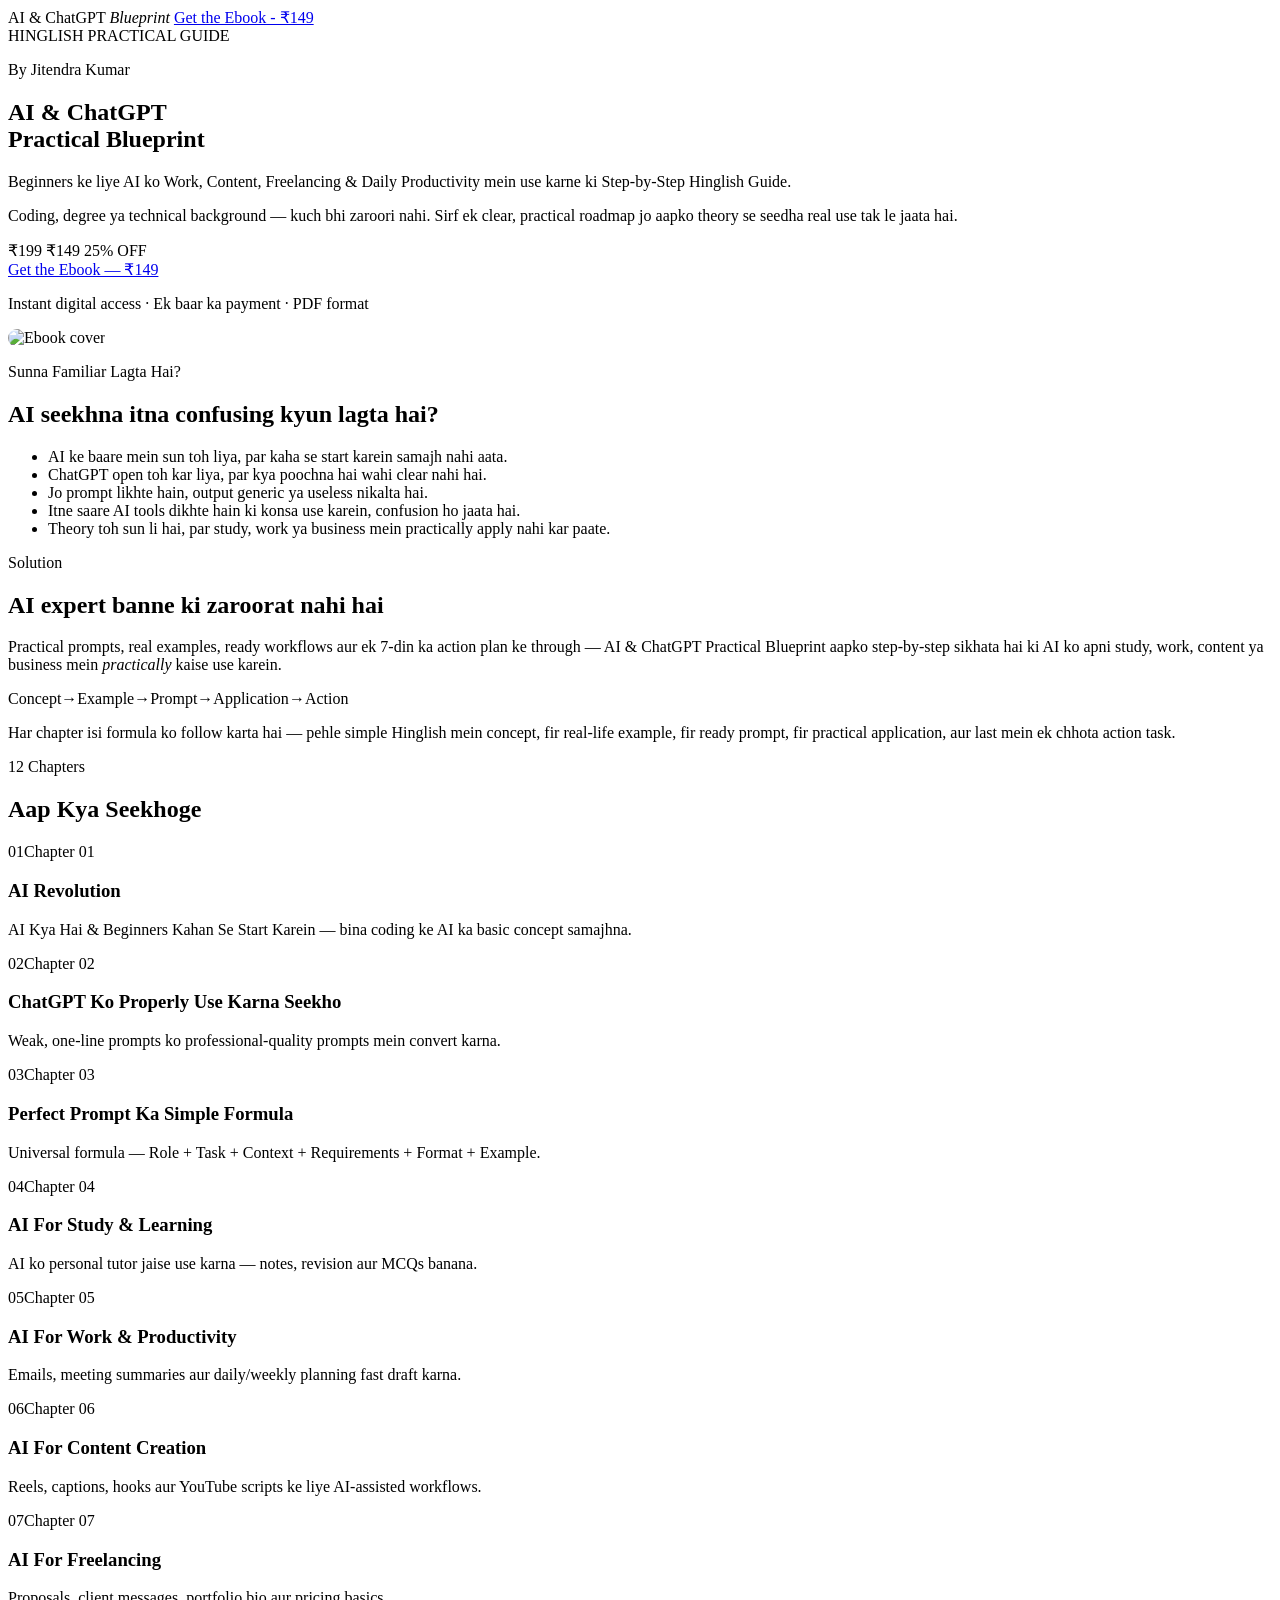
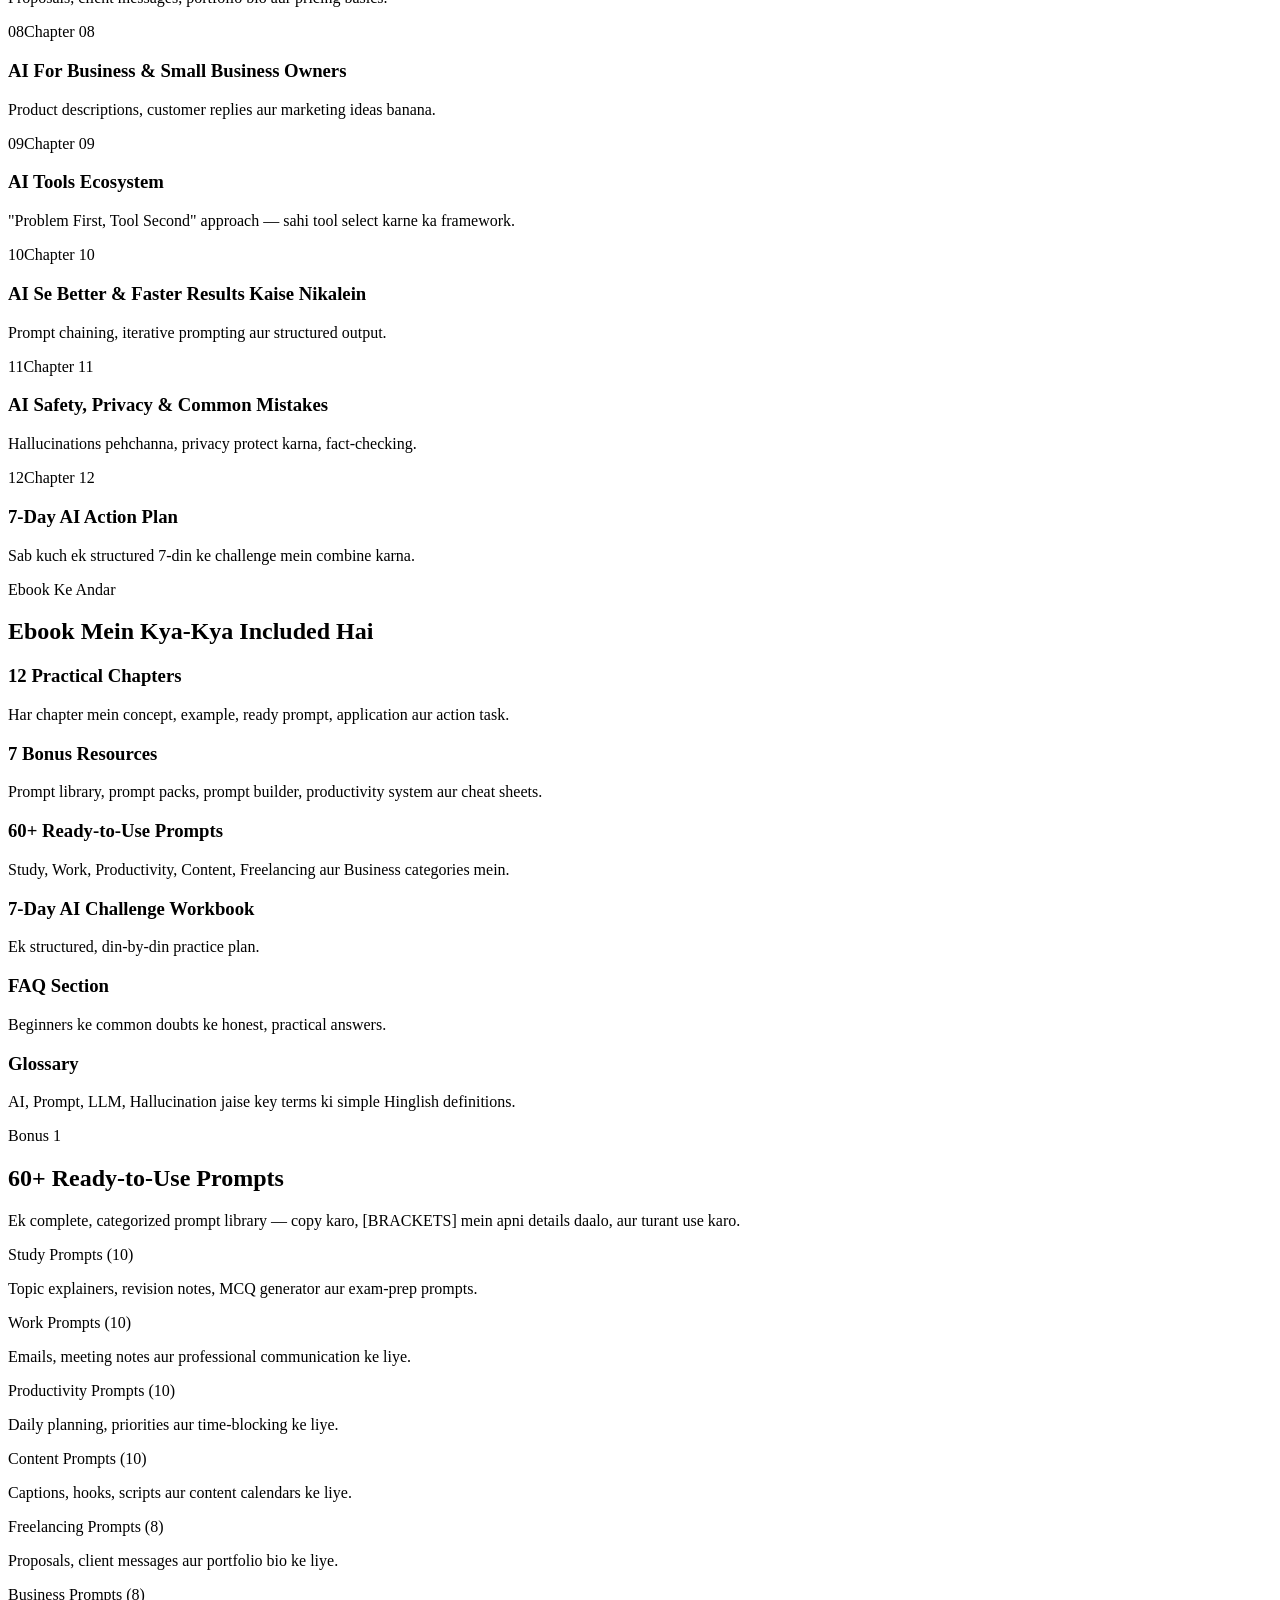
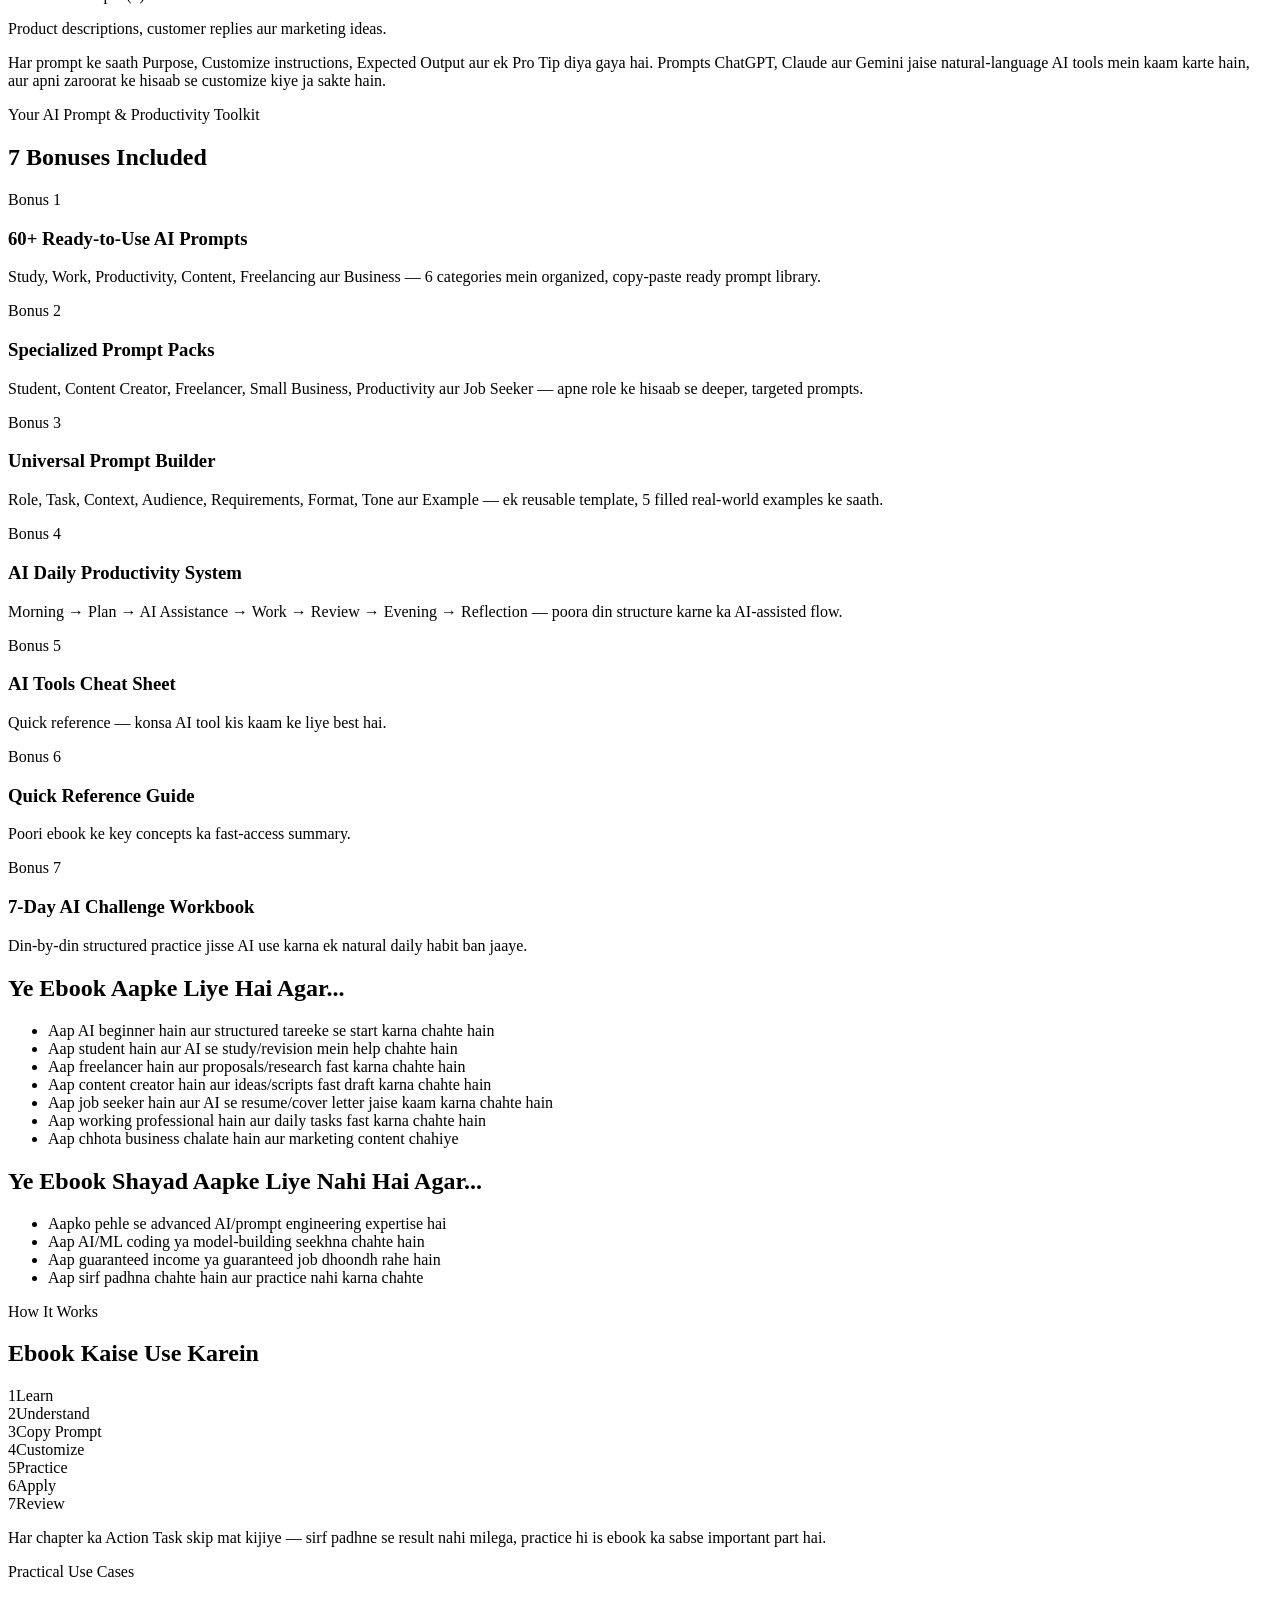
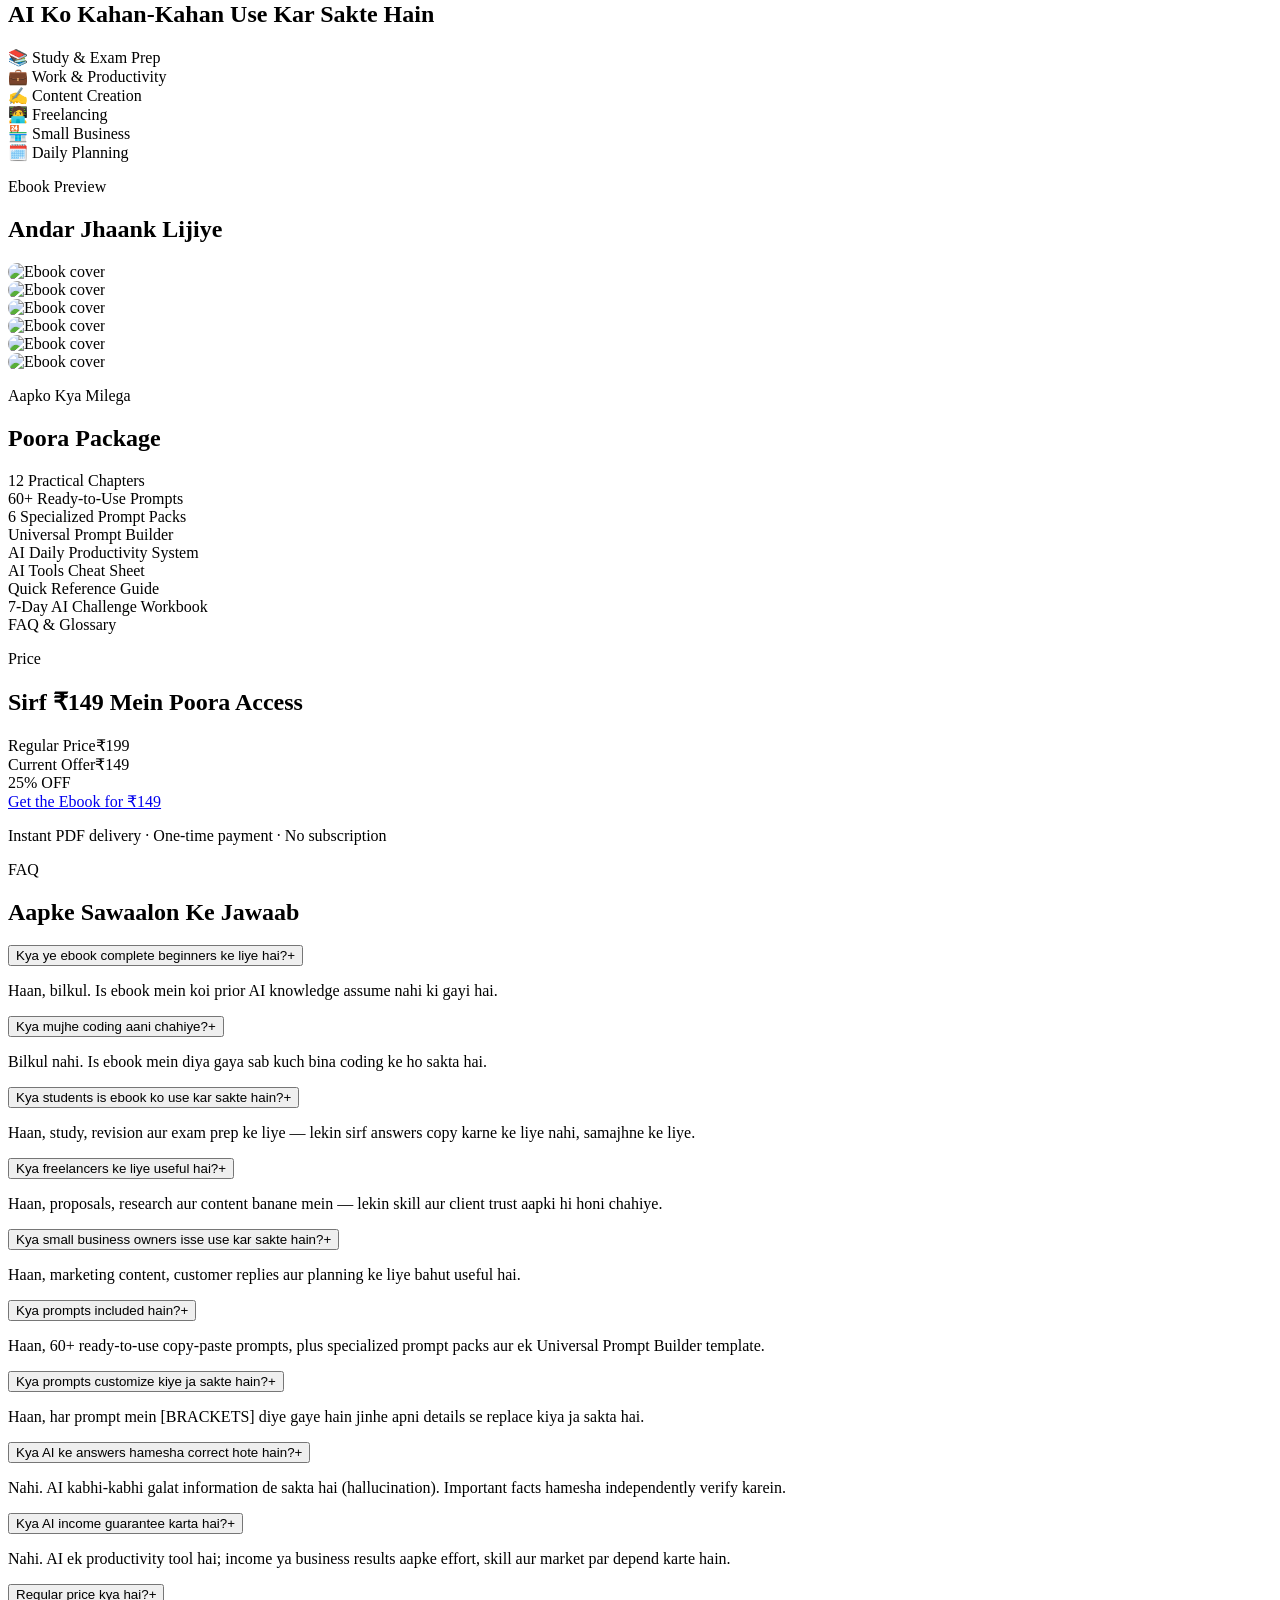
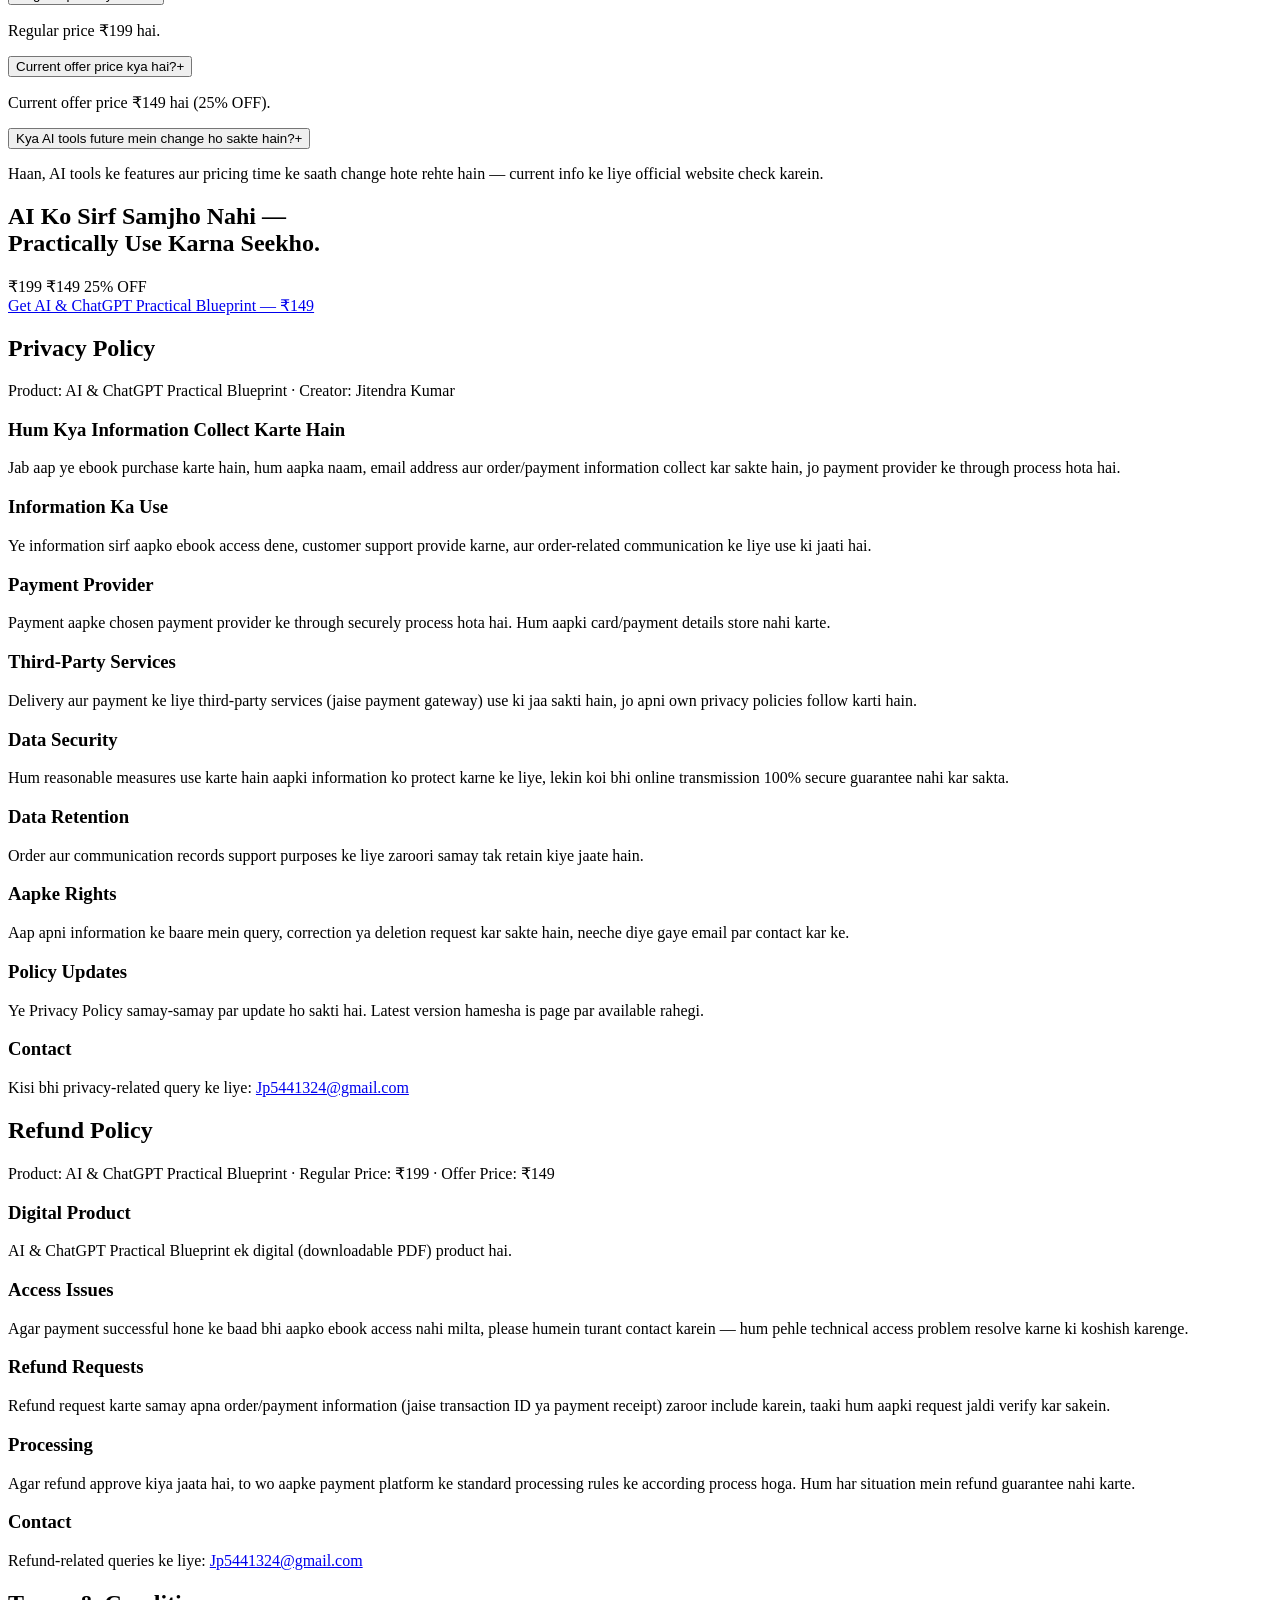
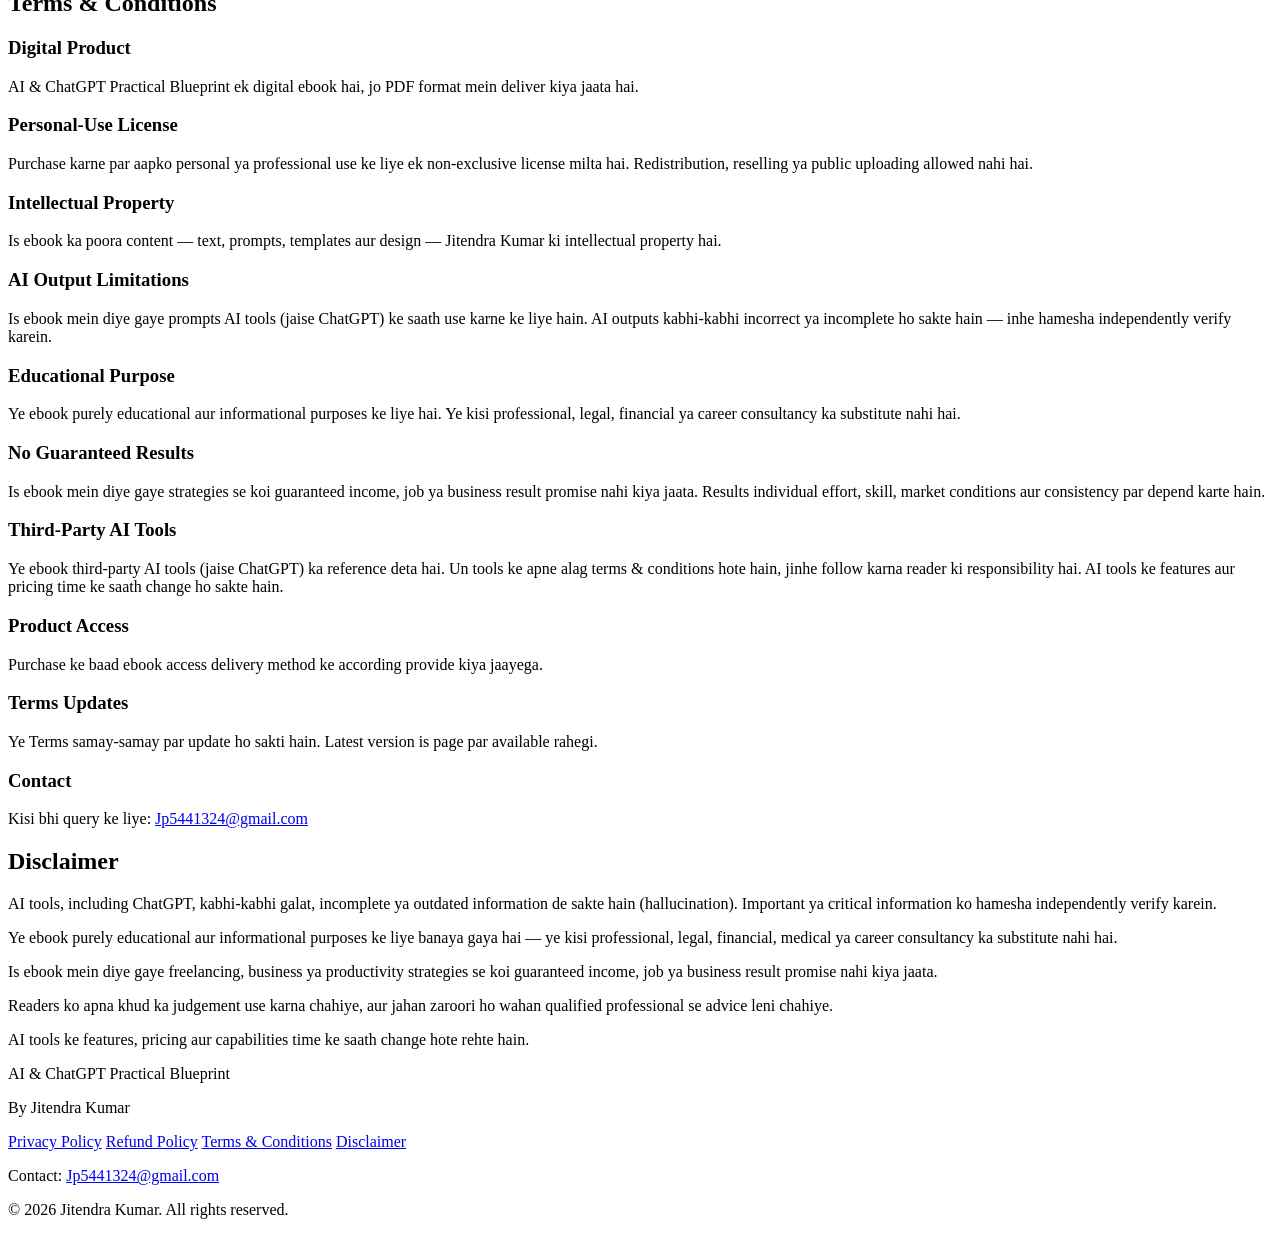
==== index.html @ 0c545aa5 "Update index.html" ====
<!DOCTYPE html>
<html lang="hi-IN">
<head> 
<body>

<!-- ============ NAV ============ -->
<header class="site-header">
  <div class="wrap header-inner">
    <span class="brand">AI &amp; ChatGPT <em>Blueprint</em></span>
    <a href="#price" class="nav-cta">Get the Ebook - ₹149</a>
  </div>
</header>

<!-- ============ 1. HERO ============ -->
<section class="hero">
  <div class="wrap hero-grid">
    <div class="hero-copy">
      <span class="hero-pill">HINGLISH PRACTICAL GUIDE</span>
      <p class="eyebrow">By Jitendra Kumar</p>
      <h1>AI &amp; <span class="blue-text">ChatGPT</span><br>Practical Blueprint</h1>
      <p class="hero-sub">Beginners ke liye AI ko Work, Content, Freelancing &amp; Daily Productivity mein use karne ki Step-by-Step Hinglish Guide.</p>

      <p class="hero-line">Coding, degree ya technical background — kuch bhi zaroori nahi. Sirf ek clear, practical roadmap jo aapko theory se seedha real use tak le jaata hai.</p>

      <div class="hero-price">
        <span class="price-old">₹199</span>
        <span class="price-new">₹149</span>
        <span class="price-badge">25% OFF</span>
      </div>

      <a href="https://rzp.io/rzp/fFbwGtOv" class="btn-primary">Get the Ebook — ₹149</a>
      <p class="hero-micro">Instant digital access · Ek baar ka payment · PDF format</p>
    </div>

    <div class="hero-card" aria-hidden="true">
     <div class="cover-frame">
        <img src="https://files.catbox.moe/qe0qg4.png" alt="Ebook cover" style="width:100%;height:100%;object-fit:cover;border-radius:12px;">
      </div>
      </div>
  </div>
</section>

<!-- ============ 2. PROBLEM ============ -->
<section class="section" id="problem">
  <div class="wrap narrow">
    <p class="eyebrow">Sunna Familiar Lagta Hai?</p>
    <h2>AI seekhna itna confusing kyun lagta hai?</h2>
    <ul class="problem-list">
      <li>AI ke baare mein sun toh liya, par kaha se start karein samajh nahi aata.</li>
      <li>ChatGPT open toh kar liya, par kya poochna hai wahi clear nahi hai.</li>
      <li>Jo prompt likhte hain, output generic ya useless nikalta hai.</li>
      <li>Itne saare AI tools dikhte hain ki konsa use karein, confusion ho jaata hai.</li>
      <li>Theory toh sun li hai, par study, work ya business mein practically apply nahi kar paate.</li>
    </ul>
  </div>
</section>

<!-- ============ 3. SOLUTION ============ -->
<section class="section section-dark" id="solution">
  <div class="wrap narrow">
    <p class="eyebrow eyebrow-light">Solution</p>
    <h2 class="light-heading">AI expert banne ki zaroorat nahi hai</h2>
    <p class="solution-copy">Practical prompts, real examples, ready workflows aur ek 7-din ka action plan ke through — AI &amp; ChatGPT Practical Blueprint aapko step-by-step sikhata hai ki AI ko apni study, work, content ya business mein <em>practically</em> kaise use karein.</p>
    <div class="formula-strip">
      <span>Concept</span><span class="arrow">→</span><span>Example</span><span class="arrow">→</span><span>Prompt</span><span class="arrow">→</span><span>Application</span><span class="arrow">→</span><span>Action</span>
    </div>
    <p class="solution-note">Har chapter isi formula ko follow karta hai — pehle simple Hinglish mein concept, fir real-life example, fir ready prompt, fir practical application, aur last mein ek chhota action task.</p>
  </div>
</section>

<!-- ============ 4. WHAT YOU WILL LEARN (CHAPTERS) ============ -->
<section class="section" id="learn">
  <div class="wrap">
    <p class="eyebrow">12 Chapters</p>
    <h2>Aap Kya Seekhoge</h2>
    <div class="chapter-grid">

      <div class="chapter-card"><span class="chapter-bignum">01</span><span class="chapter-label">Chapter 01</span><h3>AI Revolution</h3><span class="chapter-rule"></span><p>AI Kya Hai &amp; Beginners Kahan Se Start Karein — bina coding ke AI ka basic concept samajhna.</p></div>

      <div class="chapter-card"><span class="chapter-bignum">02</span><span class="chapter-label">Chapter 02</span><h3>ChatGPT Ko Properly Use Karna Seekho</h3><span class="chapter-rule"></span><p>Weak, one-line prompts ko professional-quality prompts mein convert karna.</p></div>

      <div class="chapter-card"><span class="chapter-bignum">03</span><span class="chapter-label">Chapter 03</span><h3>Perfect Prompt Ka Simple Formula</h3><span class="chapter-rule"></span><p>Universal formula — Role + Task + Context + Requirements + Format + Example.</p></div>

      <div class="chapter-card"><span class="chapter-bignum">04</span><span class="chapter-label">Chapter 04</span><h3>AI For Study &amp; Learning</h3><span class="chapter-rule"></span><p>AI ko personal tutor jaise use karna — notes, revision aur MCQs banana.</p></div>

      <div class="chapter-card"><span class="chapter-bignum">05</span><span class="chapter-label">Chapter 05</span><h3>AI For Work &amp; Productivity</h3><span class="chapter-rule"></span><p>Emails, meeting summaries aur daily/weekly planning fast draft karna.</p></div>

      <div class="chapter-card"><span class="chapter-bignum">06</span><span class="chapter-label">Chapter 06</span><h3>AI For Content Creation</h3><span class="chapter-rule"></span><p>Reels, captions, hooks aur YouTube scripts ke liye AI-assisted workflows.</p></div>

      <div class="chapter-card"><span class="chapter-bignum">07</span><span class="chapter-label">Chapter 07</span><h3>AI For Freelancing</h3><span class="chapter-rule"></span><p>Proposals, client messages, portfolio bio aur pricing basics.</p></div>

      <div class="chapter-card"><span class="chapter-bignum">08</span><span class="chapter-label">Chapter 08</span><h3>AI For Business &amp; Small Business Owners</h3><span class="chapter-rule"></span><p>Product descriptions, customer replies aur marketing ideas banana.</p></div>

      <div class="chapter-card"><span class="chapter-bignum">09</span><span class="chapter-label">Chapter 09</span><h3>AI Tools Ecosystem</h3><span class="chapter-rule"></span><p>"Problem First, Tool Second" approach — sahi tool select karne ka framework.</p></div>

      <div class="chapter-card"><span class="chapter-bignum">10</span><span class="chapter-label">Chapter 10</span><h3>AI Se Better &amp; Faster Results Kaise Nikalein</h3><span class="chapter-rule"></span><p>Prompt chaining, iterative prompting aur structured output.</p></div>

      <div class="chapter-card"><span class="chapter-bignum">11</span><span class="chapter-label">Chapter 11</span><h3>AI Safety, Privacy &amp; Common Mistakes</h3><span class="chapter-rule"></span><p>Hallucinations pehchanna, privacy protect karna, fact-checking.</p></div>

      <div class="chapter-card"><span class="chapter-bignum">12</span><span class="chapter-label">Chapter 12</span><h3>7-Day AI Action Plan</h3><span class="chapter-rule"></span><p>Sab kuch ek structured 7-din ke challenge mein combine karna.</p></div>

    </div>
  </div>
</section>

<!-- ============ 5. WHAT'S INSIDE ============ -->
<section class="section section-tint" id="inside">
  <div class="wrap">
    <p class="eyebrow">Ebook Ke Andar</p>
    <h2>Ebook Mein Kya-Kya Included Hai</h2>
    <div class="inside-grid">
      <div class="inside-card"><h3>12 Practical Chapters</h3><p>Har chapter mein concept, example, ready prompt, application aur action task.</p></div>
      <div class="inside-card"><h3>7 Bonus Resources</h3><p>Prompt library, prompt packs, prompt builder, productivity system aur cheat sheets.</p></div>
      <div class="inside-card"><h3>60+ Ready-to-Use Prompts</h3><p>Study, Work, Productivity, Content, Freelancing aur Business categories mein.</p></div>
      <div class="inside-card"><h3>7-Day AI Challenge Workbook</h3><p>Ek structured, din-by-din practice plan.</p></div>
      <div class="inside-card"><h3>FAQ Section</h3><p>Beginners ke common doubts ke honest, practical answers.</p></div>
      <div class="inside-card"><h3>Glossary</h3><p>AI, Prompt, LLM, Hallucination jaise key terms ki simple Hinglish definitions.</p></div>
    </div>
  </div>
</section>

<!-- ============ 6. PROMPT LIBRARY ============ -->
<section class="section" id="prompts">
  <div class="wrap">
    <p class="eyebrow">Bonus 1</p>
    <h2>60+ Ready-to-Use Prompts</h2>
    <p class="section-lead">Ek complete, categorized prompt library — copy karo, [BRACKETS] mein apni details daalo, aur turant use karo.</p>

    <div class="prompt-cards">
      <div class="prompt-card">
        <span class="stack-tag">Study Prompts (10)</span>
        <p>Topic explainers, revision notes, MCQ generator aur exam-prep prompts.</p>
      </div>
      <div class="prompt-card">
        <span class="stack-tag">Work Prompts (10)</span>
        <p>Emails, meeting notes aur professional communication ke liye.</p>
      </div>
      <div class="prompt-card">
        <span class="stack-tag">Productivity Prompts (10)</span>
        <p>Daily planning, priorities aur time-blocking ke liye.</p>
      </div>
      <div class="prompt-card">
        <span class="stack-tag">Content Prompts (10)</span>
        <p>Captions, hooks, scripts aur content calendars ke liye.</p>
      </div>
      <div class="prompt-card">
        <span class="stack-tag">Freelancing Prompts (8)</span>
        <p>Proposals, client messages aur portfolio bio ke liye.</p>
      </div>
      <div class="prompt-card">
        <span class="stack-tag">Business Prompts (8)</span>
        <p>Product descriptions, customer replies aur marketing ideas.</p>
      </div>
    </div>
    <p class="section-note">Har prompt ke saath Purpose, Customize instructions, Expected Output aur ek Pro Tip diya gaya hai. Prompts ChatGPT, Claude aur Gemini jaise natural-language AI tools mein kaam karte hain, aur apni zaroorat ke hisaab se customize kiye ja sakte hain.</p>
  </div>
</section>

<!-- ============ 7. BONUS SECTION ============ -->
<section class="section section-tint" id="bonuses">
  <div class="wrap">
    <p class="eyebrow">Your AI Prompt &amp; Productivity Toolkit</p>
    <h2>7 Bonuses Included</h2>
    <div class="bonus-grid">

      <div class="bonus-card">
        <span class="bonus-num">Bonus 1</span>
        <h3>60+ Ready-to-Use AI Prompts</h3>
        <p>Study, Work, Productivity, Content, Freelancing aur Business — 6 categories mein organized, copy-paste ready prompt library.</p>
      </div>

      <div class="bonus-card">
        <span class="bonus-num">Bonus 2</span>
        <h3>Specialized Prompt Packs</h3>
        <p>Student, Content Creator, Freelancer, Small Business, Productivity aur Job Seeker — apne role ke hisaab se deeper, targeted prompts.</p>
      </div>

      <div class="bonus-card">
        <span class="bonus-num">Bonus 3</span>
        <h3>Universal Prompt Builder</h3>
        <p>Role, Task, Context, Audience, Requirements, Format, Tone aur Example — ek reusable template, 5 filled real-world examples ke saath.</p>
      </div>

      <div class="bonus-card">
        <span class="bonus-num">Bonus 4</span>
        <h3>AI Daily Productivity System</h3>
        <p>Morning → Plan → AI Assistance → Work → Review → Evening → Reflection — poora din structure karne ka AI-assisted flow.</p>
      </div>

      <div class="bonus-card">
        <span class="bonus-num">Bonus 5</span>
        <h3>AI Tools Cheat Sheet</h3>
        <p>Quick reference — konsa AI tool kis kaam ke liye best hai.</p>
      </div>

      <div class="bonus-card">
        <span class="bonus-num">Bonus 6</span>
        <h3>Quick Reference Guide</h3>
        <p>Poori ebook ke key concepts ka fast-access summary.</p>
      </div>

      <div class="bonus-card">
        <span class="bonus-num">Bonus 7</span>
        <h3>7-Day AI Challenge Workbook</h3>
        <p>Din-by-din structured practice jisse AI use karna ek natural daily habit ban jaaye.</p>
      </div>

    </div>
  </div>
</section>

<!-- ============ 8 & 9. WHO FOR / NOT FOR ============ -->
<section class="section" id="audience">
  <div class="wrap audience-grid">
    <div class="audience-col">
      <h2>Ye Ebook Aapke Liye Hai Agar...</h2>
      <ul class="check-list">
        <li>Aap AI beginner hain aur structured tareeke se start karna chahte hain</li>
        <li>Aap student hain aur AI se study/revision mein help chahte hain</li>
        <li>Aap freelancer hain aur proposals/research fast karna chahte hain</li>
        <li>Aap content creator hain aur ideas/scripts fast draft karna chahte hain</li>
        <li>Aap job seeker hain aur AI se resume/cover letter jaise kaam karna chahte hain</li>
        <li>Aap working professional hain aur daily tasks fast karna chahte hain</li>
        <li>Aap chhota business chalate hain aur marketing content chahiye</li>
      </ul>
    </div>
    <div class="audience-col audience-col-not">
      <h2>Ye Ebook Shayad Aapke Liye Nahi Hai Agar...</h2>
      <ul class="check-list check-list-not">
        <li>Aapko pehle se advanced AI/prompt engineering expertise hai</li>
        <li>Aap AI/ML coding ya model-building seekhna chahte hain</li>
        <li>Aap guaranteed income ya guaranteed job dhoondh rahe hain</li>
        <li>Aap sirf padhna chahte hain aur practice nahi karna chahte</li>
      </ul>
    </div>
  </div>
</section>

<!-- ============ 10. HOW IT WORKS ============ -->
<section class="section section-dark" id="how">
  <div class="wrap narrow">
    <p class="eyebrow eyebrow-light">How It Works</p>
    <h2 class="light-heading">Ebook Kaise Use Karein</h2>
    <div class="workflow">
      <div class="workflow-step"><span>1</span>Learn</div>
      <div class="workflow-step"><span>2</span>Understand</div>
      <div class="workflow-step"><span>3</span>Copy Prompt</div>
      <div class="workflow-step"><span>4</span>Customize</div>
      <div class="workflow-step"><span>5</span>Practice</div>
      <div class="workflow-step"><span>6</span>Apply</div>
      <div class="workflow-step"><span>7</span>Review</div>
    </div>
    <p class="solution-note">Har chapter ka Action Task skip mat kijiye — sirf padhne se result nahi milega, practice hi is ebook ka sabse important part hai.</p>
  </div>
</section>

<!-- ============ 11. PRACTICAL USE CASES ============ -->
<section class="section" id="usecases">
  <div class="wrap">
    <p class="eyebrow">Practical Use Cases</p>
    <h2>AI Ko Kahan-Kahan Use Kar Sakte Hain</h2>
    <div class="usecase-grid">
      <div class="usecase-item">📚 Study &amp; Exam Prep</div>
      <div class="usecase-item">💼 Work &amp; Productivity</div>
      <div class="usecase-item">✍️ Content Creation</div>
      <div class="usecase-item">🧑‍💻 Freelancing</div>
      <div class="usecase-item">🏪 Small Business</div>
      <div class="usecase-item">🗓️ Daily Planning</div>
    </div>
  </div>
</section>

<!-- ============ 12. EBOOK PREVIEW ============ -->
<section class="section section-tint" id="preview">
  <div class="wrap">
    <p class="eyebrow">Ebook Preview</p>
    <h2>Andar Jhaank Lijiye</h2>
    <div class="preview-grid">
         <div class="preview-frame"><img src="https://files.catbox.moe/qe0qg4.png" alt="Ebook cover" style="width:100%;height:100%;object-fit:cover;border-radius:12px;"></div>
        <div class="preview-frame"><img src="https://files.catbox.moe/fn48x6.png" alt="Ebook cover" style="width:100%;height:100%;object-fit:cover;border-radius:12px;"></div>
        <div class="preview-frame"><img src="https://files.catbox.moe/8l9e6c.png" alt="Ebook cover" style="width:100%;height:100%;object-fit:cover;border-radius:12px;"></div>
        <div class="preview-frame"><img src="https://files.catbox.moe/eahrxb.png" alt="Ebook cover" style="width:100%;height:100%;object-fit:cover;border-radius:12px;"></div>
        <div class="preview-frame"><img src="https://files.catbox.moe/xqymrn.png" alt="Ebook cover" style="width:100%;height:100%;object-fit:cover;border-radius:12px;"></div>
        <div class="preview-frame"><img src="https://files.catbox.moe/rsm8s7.png" alt="Ebook cover" style="width:100%;height:100%;object-fit:cover;border-radius:12px;"></div>
    </div>
  </div>
</section>

<!-- ============ 13. OFFER / VALUE ============ -->
<section class="section" id="value">
  <div class="wrap">
    <p class="eyebrow">Aapko Kya Milega</p>
    <h2>Poora Package</h2>
    <div class="value-grid">
      <div class="value-card">12 Practical Chapters</div>
      <div class="value-card">60+ Ready-to-Use Prompts</div>
      <div class="value-card">6 Specialized Prompt Packs</div>
      <div class="value-card">Universal Prompt Builder</div>
      <div class="value-card">AI Daily Productivity System</div>
      <div class="value-card">AI Tools Cheat Sheet</div>
      <div class="value-card">Quick Reference Guide</div>
      <div class="value-card">7-Day AI Challenge Workbook</div>
      <div class="value-card">FAQ &amp; Glossary</div>
    </div>
  </div>
</section>

<!-- ============ 14. PRICE ============ -->
<section class="section section-dark" id="price">
  <div class="wrap narrow price-wrap">
    <p class="eyebrow eyebrow-light">Price</p>
    <h2 class="light-heading">Sirf ₹149 Mein Poora Access</h2>
    <div class="price-card">
      <div class="price-row"><span>Regular Price</span><span class="strike">₹199</span></div>
      <div class="price-row price-row-main"><span>Current Offer</span><span class="price-final">₹149</span></div>
      <div class="price-badge price-badge-standalone">25% OFF</div>
      <a href="https://rzp.io/rzp/fFbwGtOv" class="btn-primary btn-block">Get the Ebook for ₹149</a>
      <p class="hero-micro light-micro">Instant PDF delivery · One-time payment · No subscription</p>
    </div>
  </div>
</section>

<!-- ============ 15. FAQ ============ -->
<section class="section" id="faq">
  <div class="wrap narrow">
    <p class="eyebrow">FAQ</p>
    <h2>Aapke Sawaalon Ke Jawaab</h2>
    <div class="accordion">

      <div class="accordion-item">
        <button class="accordion-trigger">Kya ye ebook complete beginners ke liye hai?<span class="accordion-icon">+</span></button>
        <div class="accordion-panel"><p>Haan, bilkul. Is ebook mein koi prior AI knowledge assume nahi ki gayi hai.</p></div>
      </div>

      <div class="accordion-item">
        <button class="accordion-trigger">Kya mujhe coding aani chahiye?<span class="accordion-icon">+</span></button>
        <div class="accordion-panel"><p>Bilkul nahi. Is ebook mein diya gaya sab kuch bina coding ke ho sakta hai.</p></div>
      </div>

      <div class="accordion-item">
        <button class="accordion-trigger">Kya students is ebook ko use kar sakte hain?<span class="accordion-icon">+</span></button>
        <div class="accordion-panel"><p>Haan, study, revision aur exam prep ke liye — lekin sirf answers copy karne ke liye nahi, samajhne ke liye.</p></div>
      </div>

      <div class="accordion-item">
        <button class="accordion-trigger">Kya freelancers ke liye useful hai?<span class="accordion-icon">+</span></button>
        <div class="accordion-panel"><p>Haan, proposals, research aur content banane mein — lekin skill aur client trust aapki hi honi chahiye.</p></div>
      </div>

      <div class="accordion-item">
        <button class="accordion-trigger">Kya small business owners isse use kar sakte hain?<span class="accordion-icon">+</span></button>
        <div class="accordion-panel"><p>Haan, marketing content, customer replies aur planning ke liye bahut useful hai.</p></div>
      </div>

      <div class="accordion-item">
        <button class="accordion-trigger">Kya prompts included hain?<span class="accordion-icon">+</span></button>
        <div class="accordion-panel"><p>Haan, 60+ ready-to-use copy-paste prompts, plus specialized prompt packs aur ek Universal Prompt Builder template.</p></div>
      </div>

      <div class="accordion-item">
        <button class="accordion-trigger">Kya prompts customize kiye ja sakte hain?<span class="accordion-icon">+</span></button>
        <div class="accordion-panel"><p>Haan, har prompt mein [BRACKETS] diye gaye hain jinhe apni details se replace kiya ja sakta hai.</p></div>
      </div>

      <div class="accordion-item">
        <button class="accordion-trigger">Kya AI ke answers hamesha correct hote hain?<span class="accordion-icon">+</span></button>
        <div class="accordion-panel"><p>Nahi. AI kabhi-kabhi galat information de sakta hai (hallucination). Important facts hamesha independently verify karein.</p></div>
      </div>

      <div class="accordion-item">
        <button class="accordion-trigger">Kya AI income guarantee karta hai?<span class="accordion-icon">+</span></button>
        <div class="accordion-panel"><p>Nahi. AI ek productivity tool hai; income ya business results aapke effort, skill aur market par depend karte hain.</p></div>
      </div>

      <div class="accordion-item">
        <button class="accordion-trigger">Regular price kya hai?<span class="accordion-icon">+</span></button>
        <div class="accordion-panel"><p>Regular price ₹199 hai.</p></div>
      </div>

      <div class="accordion-item">
        <button class="accordion-trigger">Current offer price kya hai?<span class="accordion-icon">+</span></button>
        <div class="accordion-panel"><p>Current offer price ₹149 hai (25% OFF).</p></div>
      </div>

      <div class="accordion-item">
        <button class="accordion-trigger">Kya AI tools future mein change ho sakte hain?<span class="accordion-icon">+</span></button>
        <div class="accordion-panel"><p>Haan, AI tools ke features aur pricing time ke saath change hote rehte hain — current info ke liye official website check karein.</p></div>
      </div>

    </div>
  </div>
</section>

<!-- ============ 16. FINAL CTA ============ -->
<section class="section final-cta" id="final-cta">
  <div class="wrap narrow">
    <h2>AI Ko Sirf Samjho Nahi —<br>Practically Use Karna Seekho.</h2>
    <div class="hero-price hero-price-center">
      <span class="price-old">₹199</span>
      <span class="price-new">₹149</span>
      <span class="price-badge">25% OFF</span>
    </div>
    <a href="https://rzp.io/rzp/fFbwGtOv" class="btn-primary">Get AI &amp; ChatGPT Practical Blueprint — ₹149</a>
  </div>
</section>

<!-- ============ 17. PRIVACY POLICY ============ -->
<section class="section policy-section" id="privacy">
  <div class="wrap narrow">
    <h2>Privacy Policy</h2>
    <p class="policy-meta">Product: AI &amp; ChatGPT Practical Blueprint · Creator: Jitendra Kumar</p>

    <h3>Hum Kya Information Collect Karte Hain</h3>
    <p>Jab aap ye ebook purchase karte hain, hum aapka naam, email address aur order/payment information collect kar sakte hain, jo payment provider ke through process hota hai.</p>

    <h3>Information Ka Use</h3>
    <p>Ye information sirf aapko ebook access dene, customer support provide karne, aur order-related communication ke liye use ki jaati hai.</p>

    <h3>Payment Provider</h3>
    <p>Payment aapke chosen payment provider ke through securely process hota hai. Hum aapki card/payment details store nahi karte.</p>

    <h3>Third-Party Services</h3>
    <p>Delivery aur payment ke liye third-party services (jaise payment gateway) use ki jaa sakti hain, jo apni own privacy policies follow karti hain.</p>

    <h3>Data Security</h3>
    <p>Hum reasonable measures use karte hain aapki information ko protect karne ke liye, lekin koi bhi online transmission 100% secure guarantee nahi kar sakta.</p>

    <h3>Data Retention</h3>
    <p>Order aur communication records support purposes ke liye zaroori samay tak retain kiye jaate hain.</p>

    <h3>Aapke Rights</h3>
    <p>Aap apni information ke baare mein query, correction ya deletion request kar sakte hain, neeche diye gaye email par contact kar ke.</p>

    <h3>Policy Updates</h3>
    <p>Ye Privacy Policy samay-samay par update ho sakti hai. Latest version hamesha is page par available rahegi.</p>

    <h3>Contact</h3>
    <p>Kisi bhi privacy-related query ke liye: <a href="mailto:Jp5441324@gmail.com">Jp5441324@gmail.com</a></p>
  </div>
</section>

<!-- ============ 18. REFUND POLICY ============ -->
<section class="section policy-section policy-section-alt" id="refund">
  <div class="wrap narrow">
    <h2>Refund Policy</h2>
    <p class="policy-meta">Product: AI &amp; ChatGPT Practical Blueprint · Regular Price: ₹199 · Offer Price: ₹149</p>

    <h3>Digital Product</h3>
    <p>AI &amp; ChatGPT Practical Blueprint ek digital (downloadable PDF) product hai.</p>

    <h3>Access Issues</h3>
    <p>Agar payment successful hone ke baad bhi aapko ebook access nahi milta, please humein turant contact karein — hum pehle technical access problem resolve karne ki koshish karenge.</p>

    <h3>Refund Requests</h3>
    <p>Refund request karte samay apna order/payment information (jaise transaction ID ya payment receipt) zaroor include karein, taaki hum aapki request jaldi verify kar sakein.</p>

    <h3>Processing</h3>
    <p>Agar refund approve kiya jaata hai, to wo aapke payment platform ke standard processing rules ke according process hoga. Hum har situation mein refund guarantee nahi karte.</p>

    <h3>Contact</h3>
    <p>Refund-related queries ke liye: <a href="mailto:Jp5441324@gmail.com">Jp5441324@gmail.com</a></p>
  </div>
</section>

<!-- ============ 19. TERMS & CONDITIONS ============ -->
<section class="section policy-section" id="terms">
  <div class="wrap narrow">
    <h2>Terms &amp; Conditions</h2>

    <h3>Digital Product</h3>
    <p>AI &amp; ChatGPT Practical Blueprint ek digital ebook hai, jo PDF format mein deliver kiya jaata hai.</p>

    <h3>Personal-Use License</h3>
    <p>Purchase karne par aapko personal ya professional use ke liye ek non-exclusive license milta hai. Redistribution, reselling ya public uploading allowed nahi hai.</p>

    <h3>Intellectual Property</h3>
    <p>Is ebook ka poora content — text, prompts, templates aur design — Jitendra Kumar ki intellectual property hai.</p>

    <h3>AI Output Limitations</h3>
    <p>Is ebook mein diye gaye prompts AI tools (jaise ChatGPT) ke saath use karne ke liye hain. AI outputs kabhi-kabhi incorrect ya incomplete ho sakte hain — inhe hamesha independently verify karein.</p>

    <h3>Educational Purpose</h3>
    <p>Ye ebook purely educational aur informational purposes ke liye hai. Ye kisi professional, legal, financial ya career consultancy ka substitute nahi hai.</p>

    <h3>No Guaranteed Results</h3>
    <p>Is ebook mein diye gaye strategies se koi guaranteed income, job ya business result promise nahi kiya jaata. Results individual effort, skill, market conditions aur consistency par depend karte hain.</p>

    <h3>Third-Party AI Tools</h3>
    <p>Ye ebook third-party AI tools (jaise ChatGPT) ka reference deta hai. Un tools ke apne alag terms &amp; conditions hote hain, jinhe follow karna reader ki responsibility hai. AI tools ke features aur pricing time ke saath change ho sakte hain.</p>

    <h3>Product Access</h3>
    <p>Purchase ke baad ebook access delivery method ke according provide kiya jaayega.</p>

    <h3>Terms Updates</h3>
    <p>Ye Terms samay-samay par update ho sakti hain. Latest version is page par available rahegi.</p>

    <h3>Contact</h3>
    <p>Kisi bhi query ke liye: <a href="mailto:Jp5441324@gmail.com">Jp5441324@gmail.com</a></p>
  </div>
</section>

<!-- ============ 20. DISCLAIMER ============ -->
<section class="section policy-section policy-section-alt" id="disclaimer">
  <div class="wrap narrow">
    <h2>Disclaimer</h2>
    <p>AI tools, including ChatGPT, kabhi-kabhi galat, incomplete ya outdated information de sakte hain (hallucination). Important ya critical information ko hamesha independently verify karein.</p>
    <p>Ye ebook purely educational aur informational purposes ke liye banaya gaya hai — ye kisi professional, legal, financial, medical ya career consultancy ka substitute nahi hai.</p>
    <p>Is ebook mein diye gaye freelancing, business ya productivity strategies se koi guaranteed income, job ya business result promise nahi kiya jaata.</p>
    <p>Readers ko apna khud ka judgement use karna chahiye, aur jahan zaroori ho wahan qualified professional se advice leni chahiye.</p>
    <p>AI tools ke features, pricing aur capabilities time ke saath change hote rehte hain.</p>
  </div>
</section>

<!-- ============ 21. FOOTER ============ -->
<footer class="site-footer">
  <div class="wrap footer-inner">
    <div>
      <p class="footer-title">AI &amp; ChatGPT Practical Blueprint</p>
      <p class="footer-sub">By Jitendra Kumar</p>
    </div>
    <nav class="footer-nav">
      <a href="#privacy">Privacy Policy</a>
      <a href="#refund">Refund Policy</a>
      <a href="#terms">Terms &amp; Conditions</a>
      <a href="#disclaimer">Disclaimer</a>
    </nav>
    <p class="footer-contact">Contact: <a href="mailto:Jp5441324@gmail.com">Jp5441324@gmail.com</a></p>
    <p class="footer-copy">© <span id="year"></span> Jitendra Kumar. All rights reserved.</p>
  </div>
</footer>

<script src="script.js"></script>
</body>
</html>
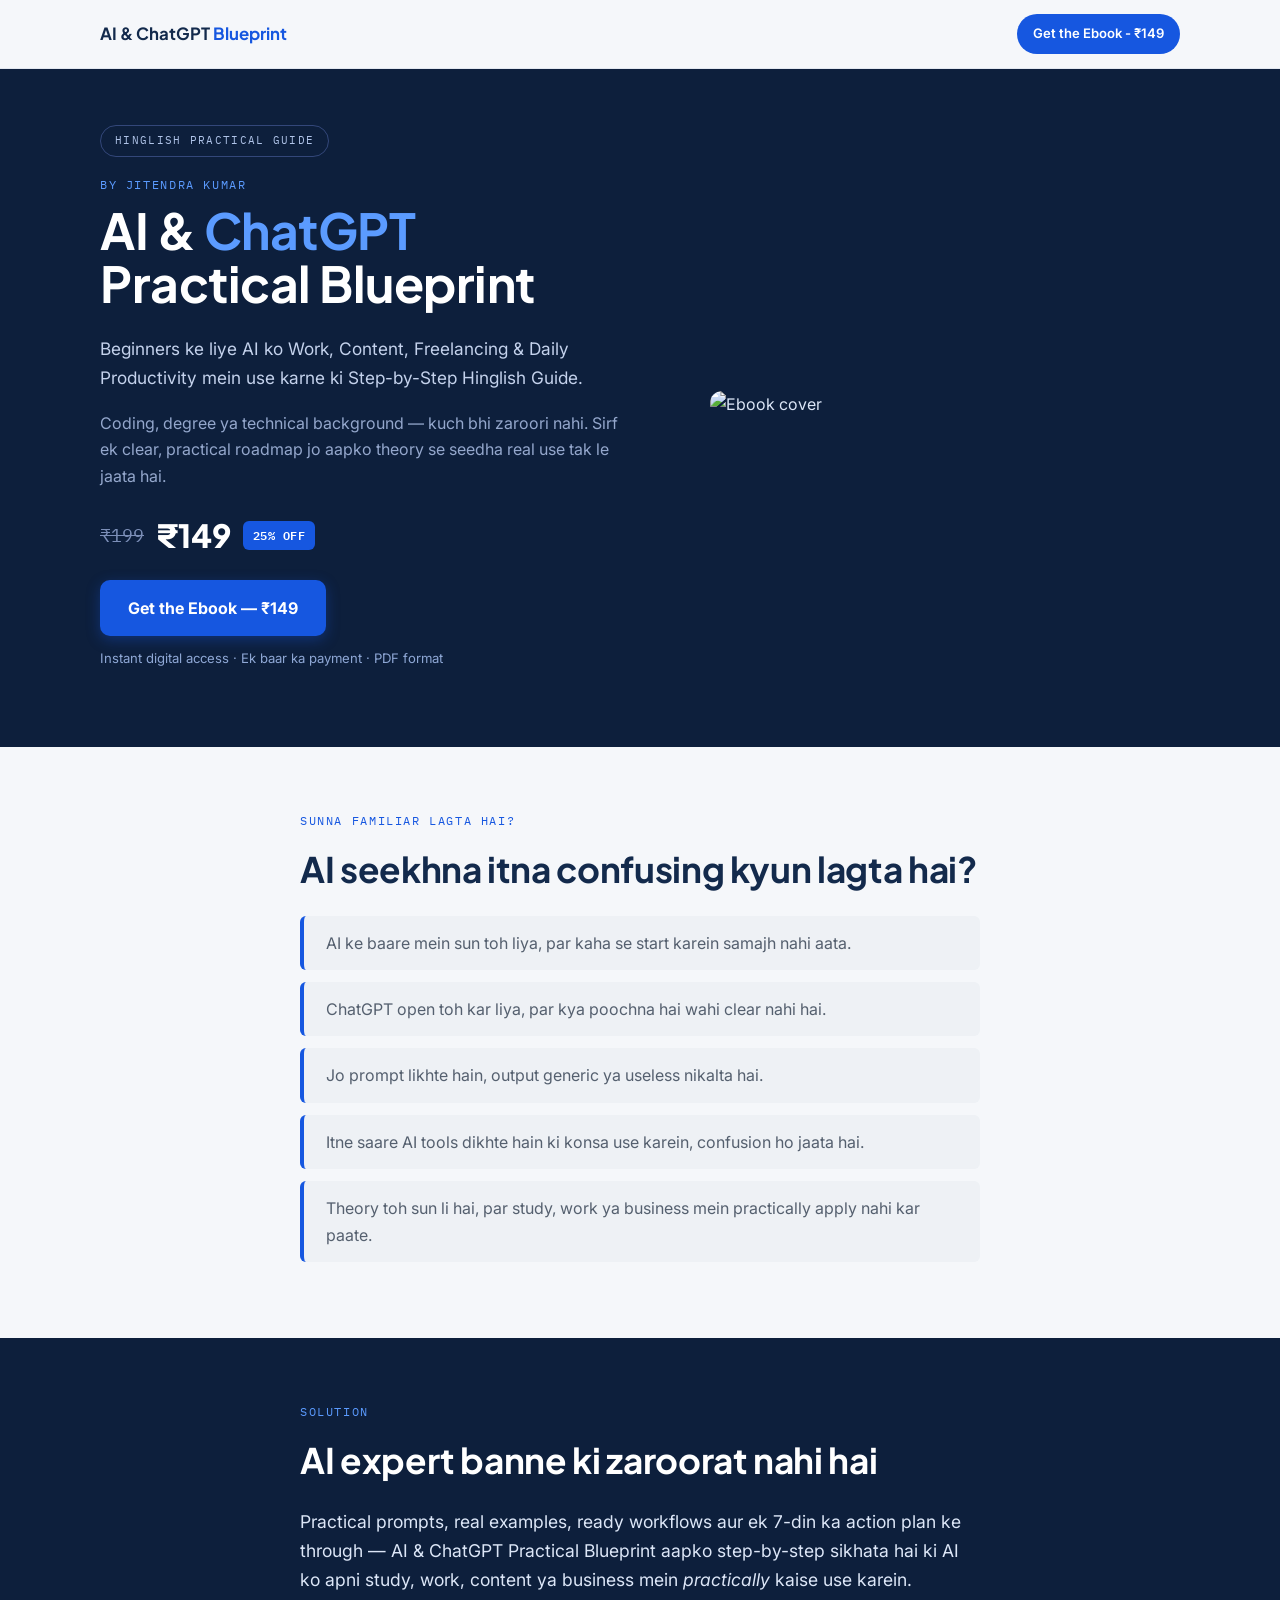
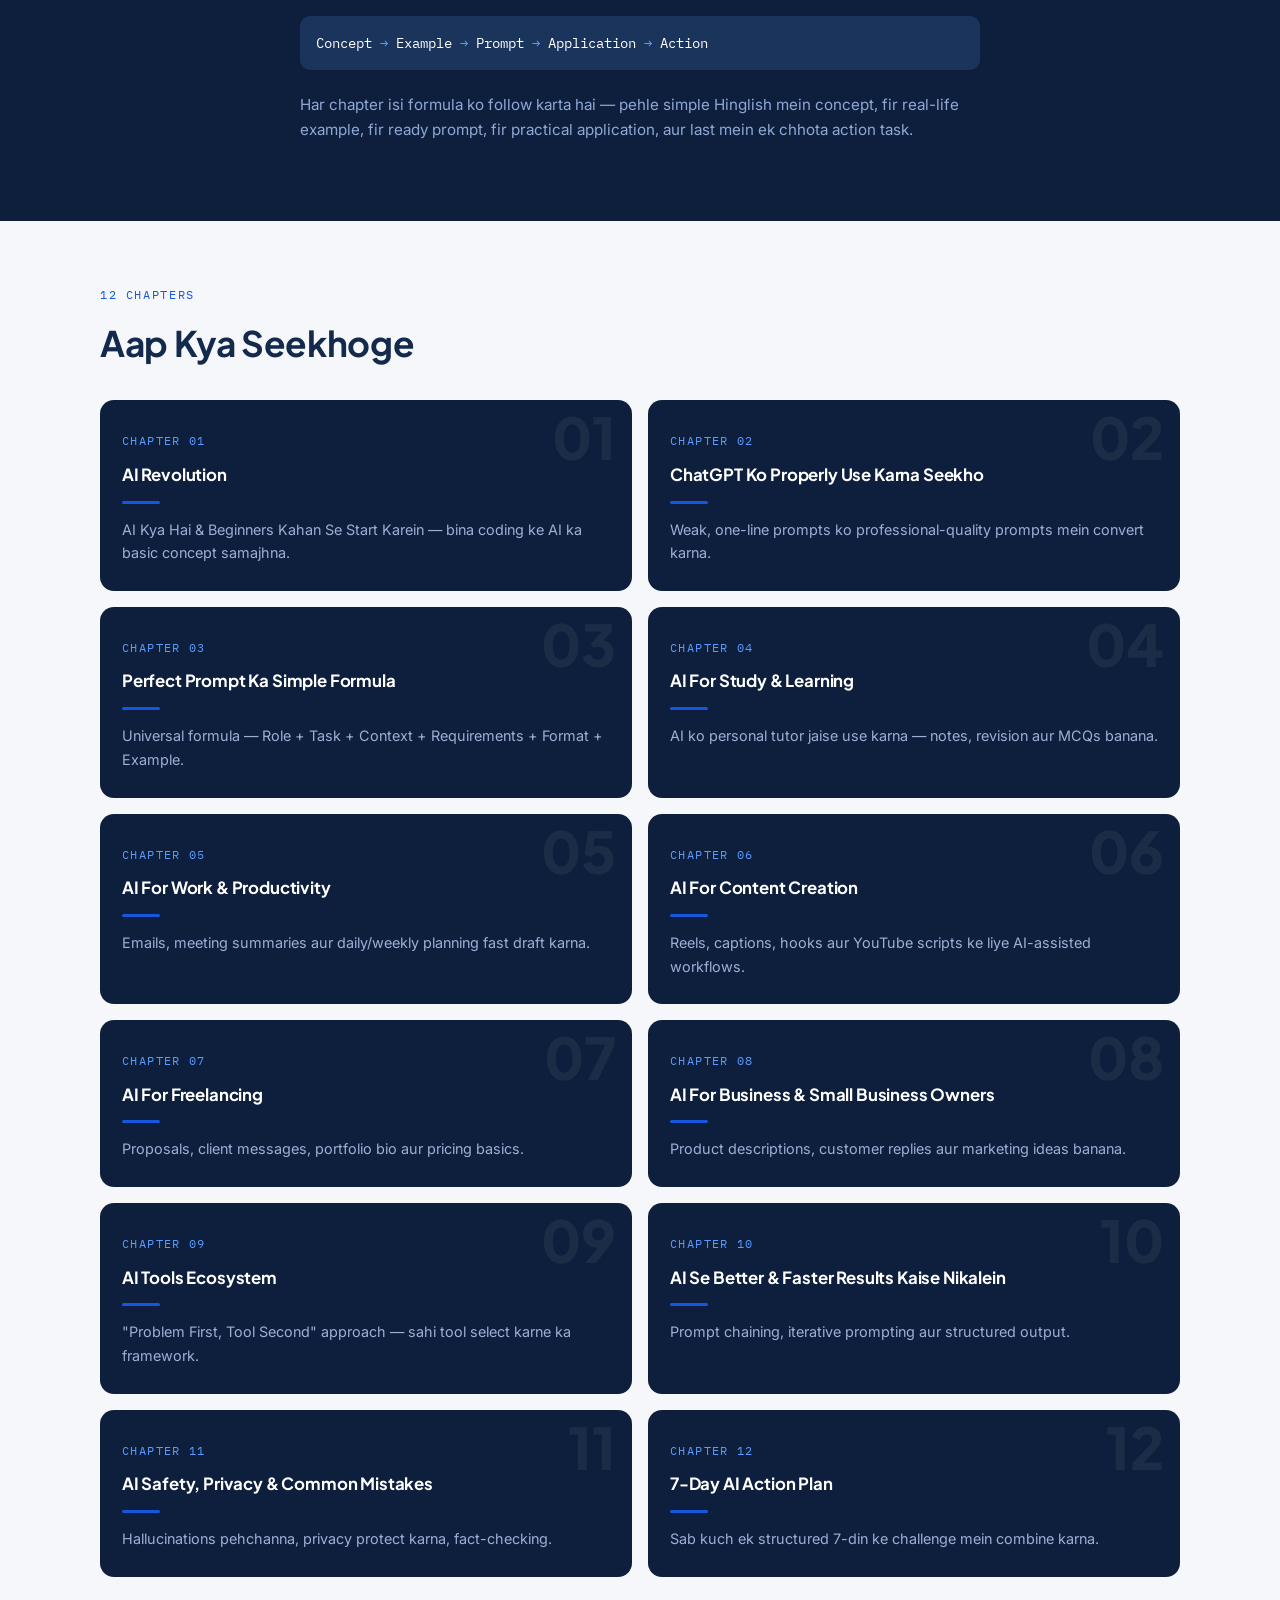
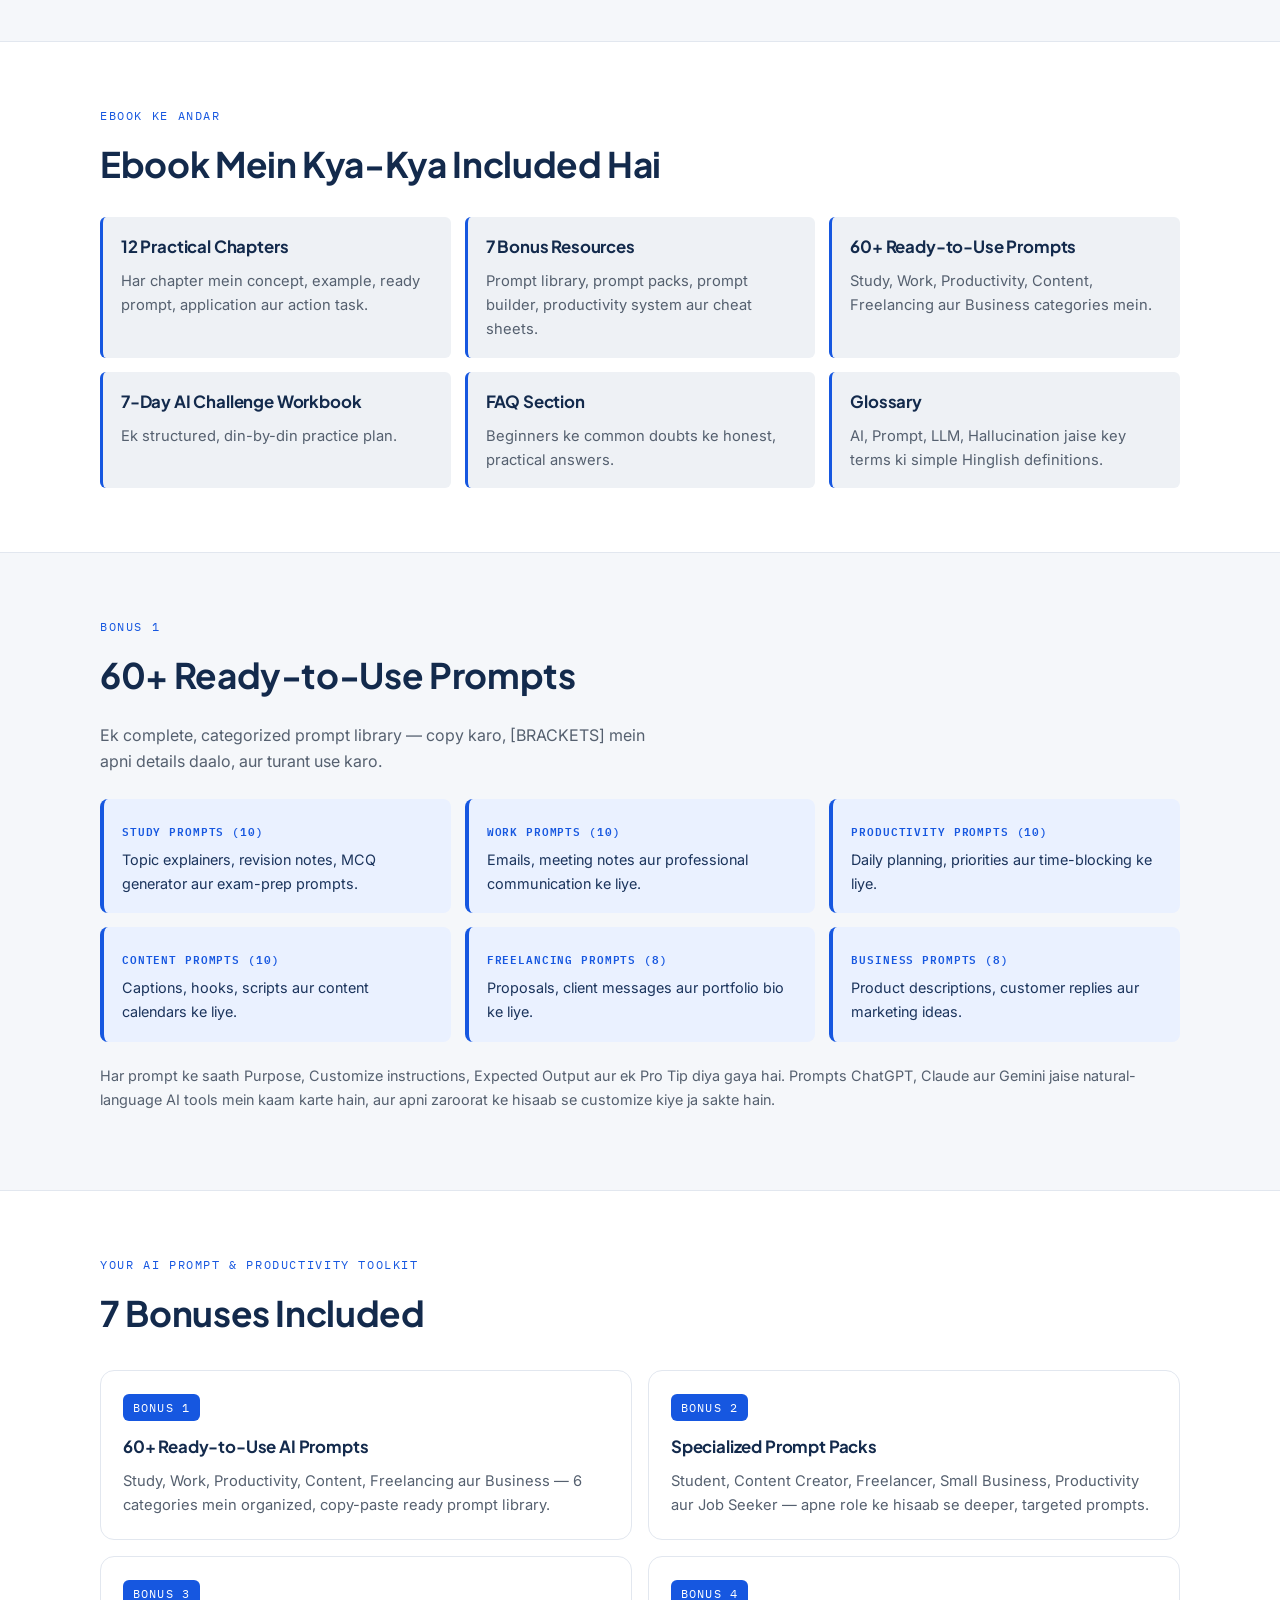
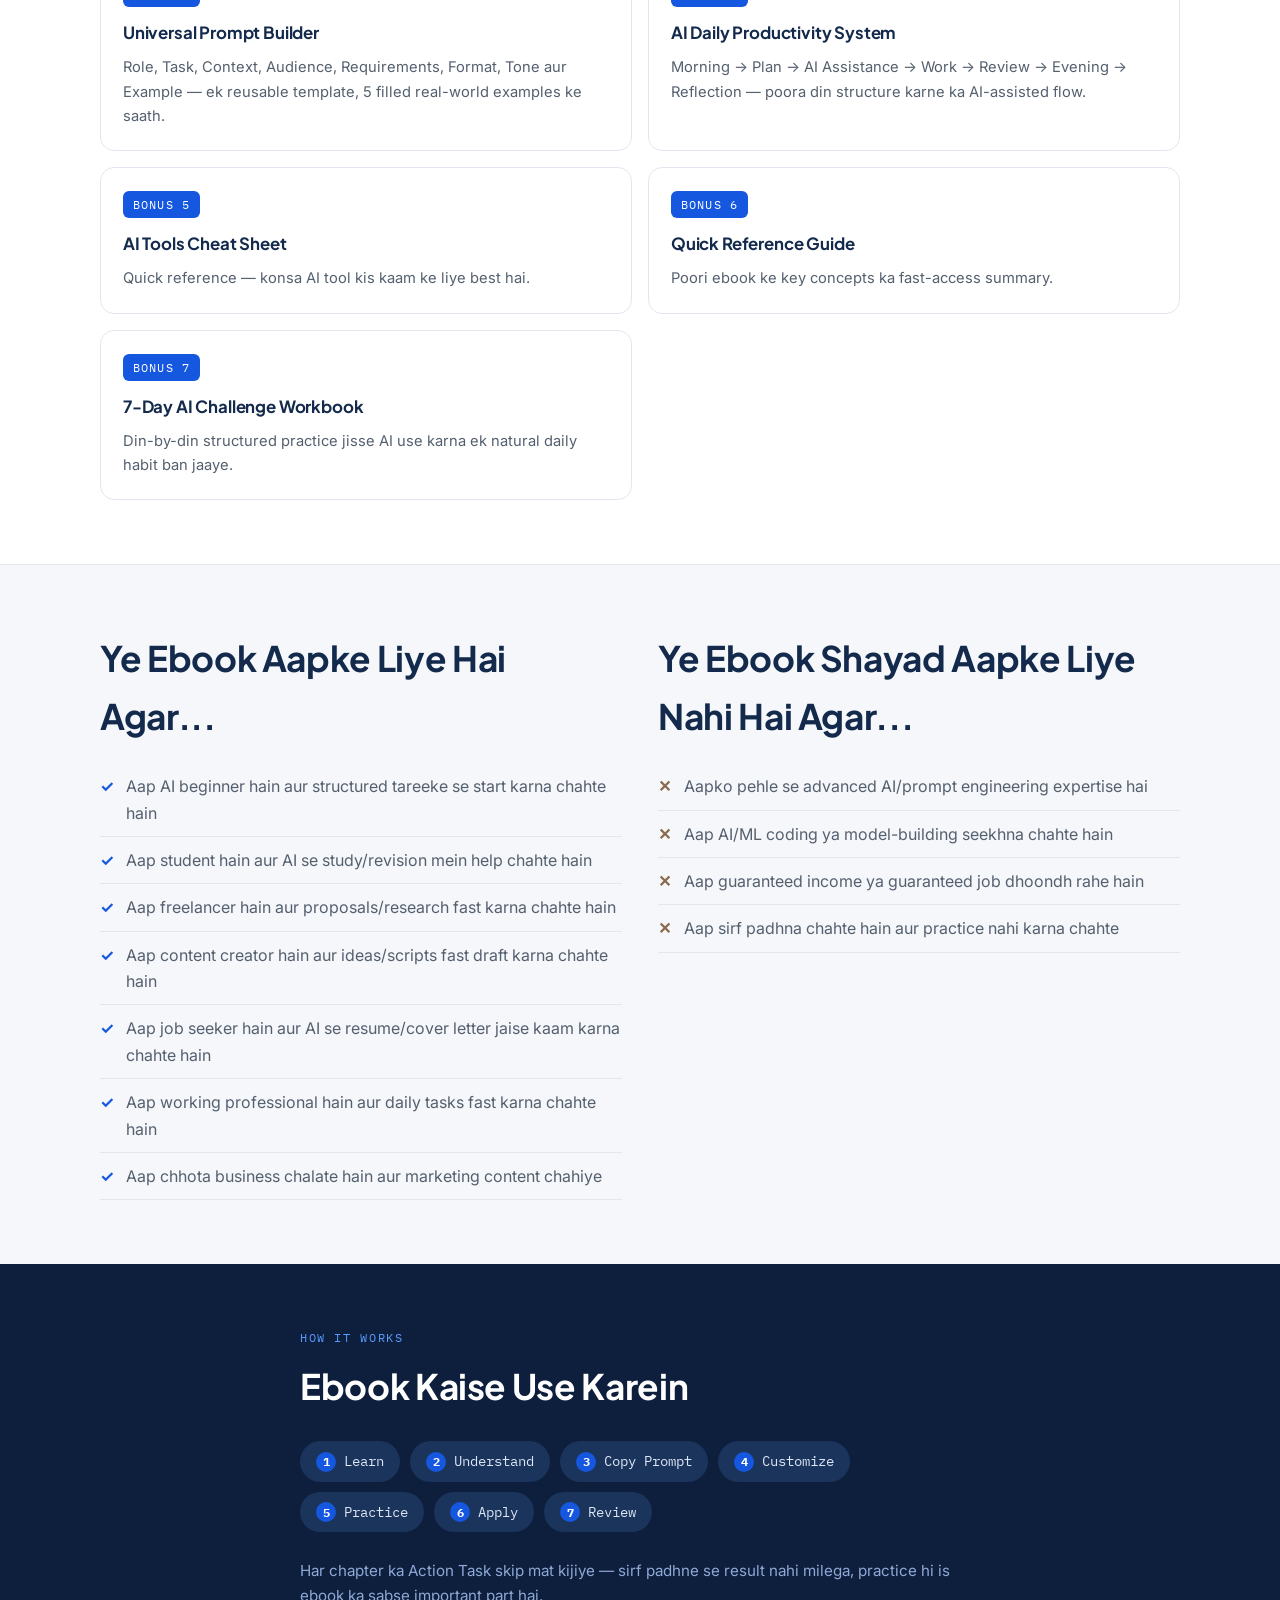
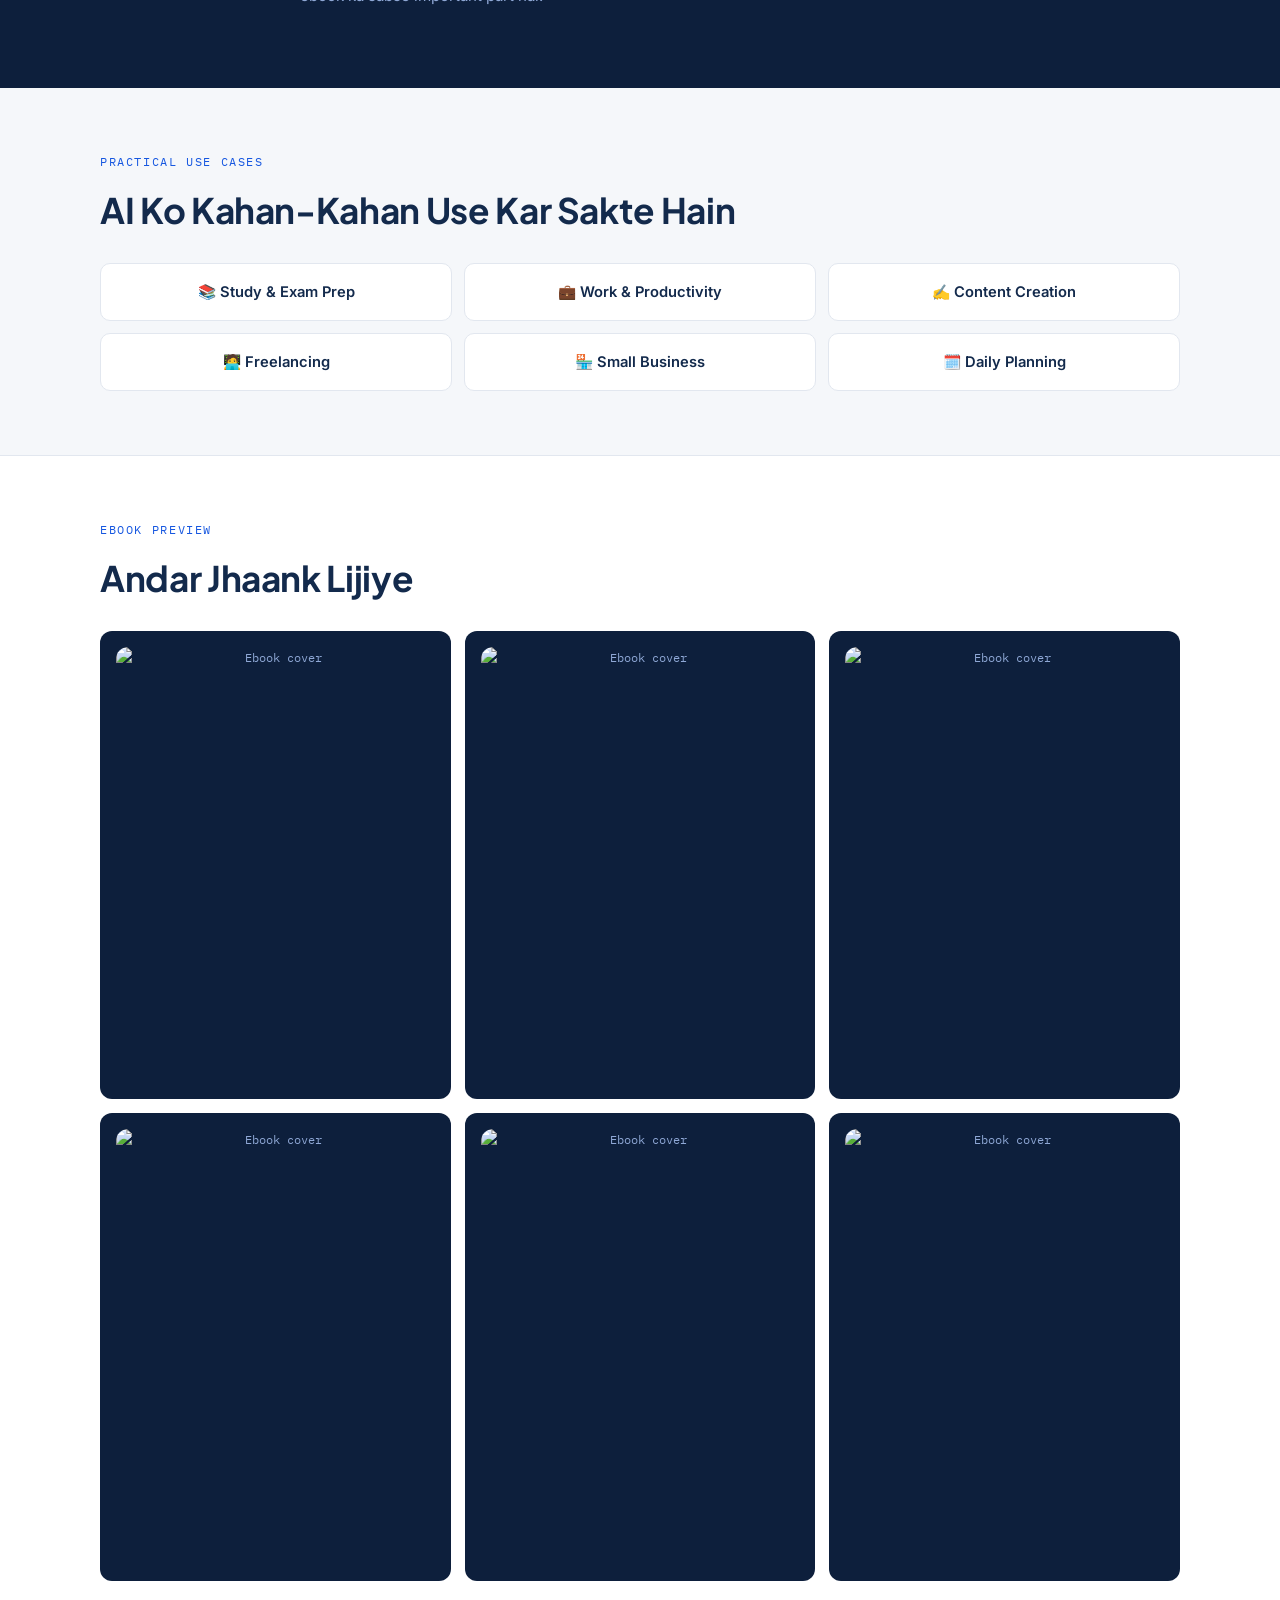
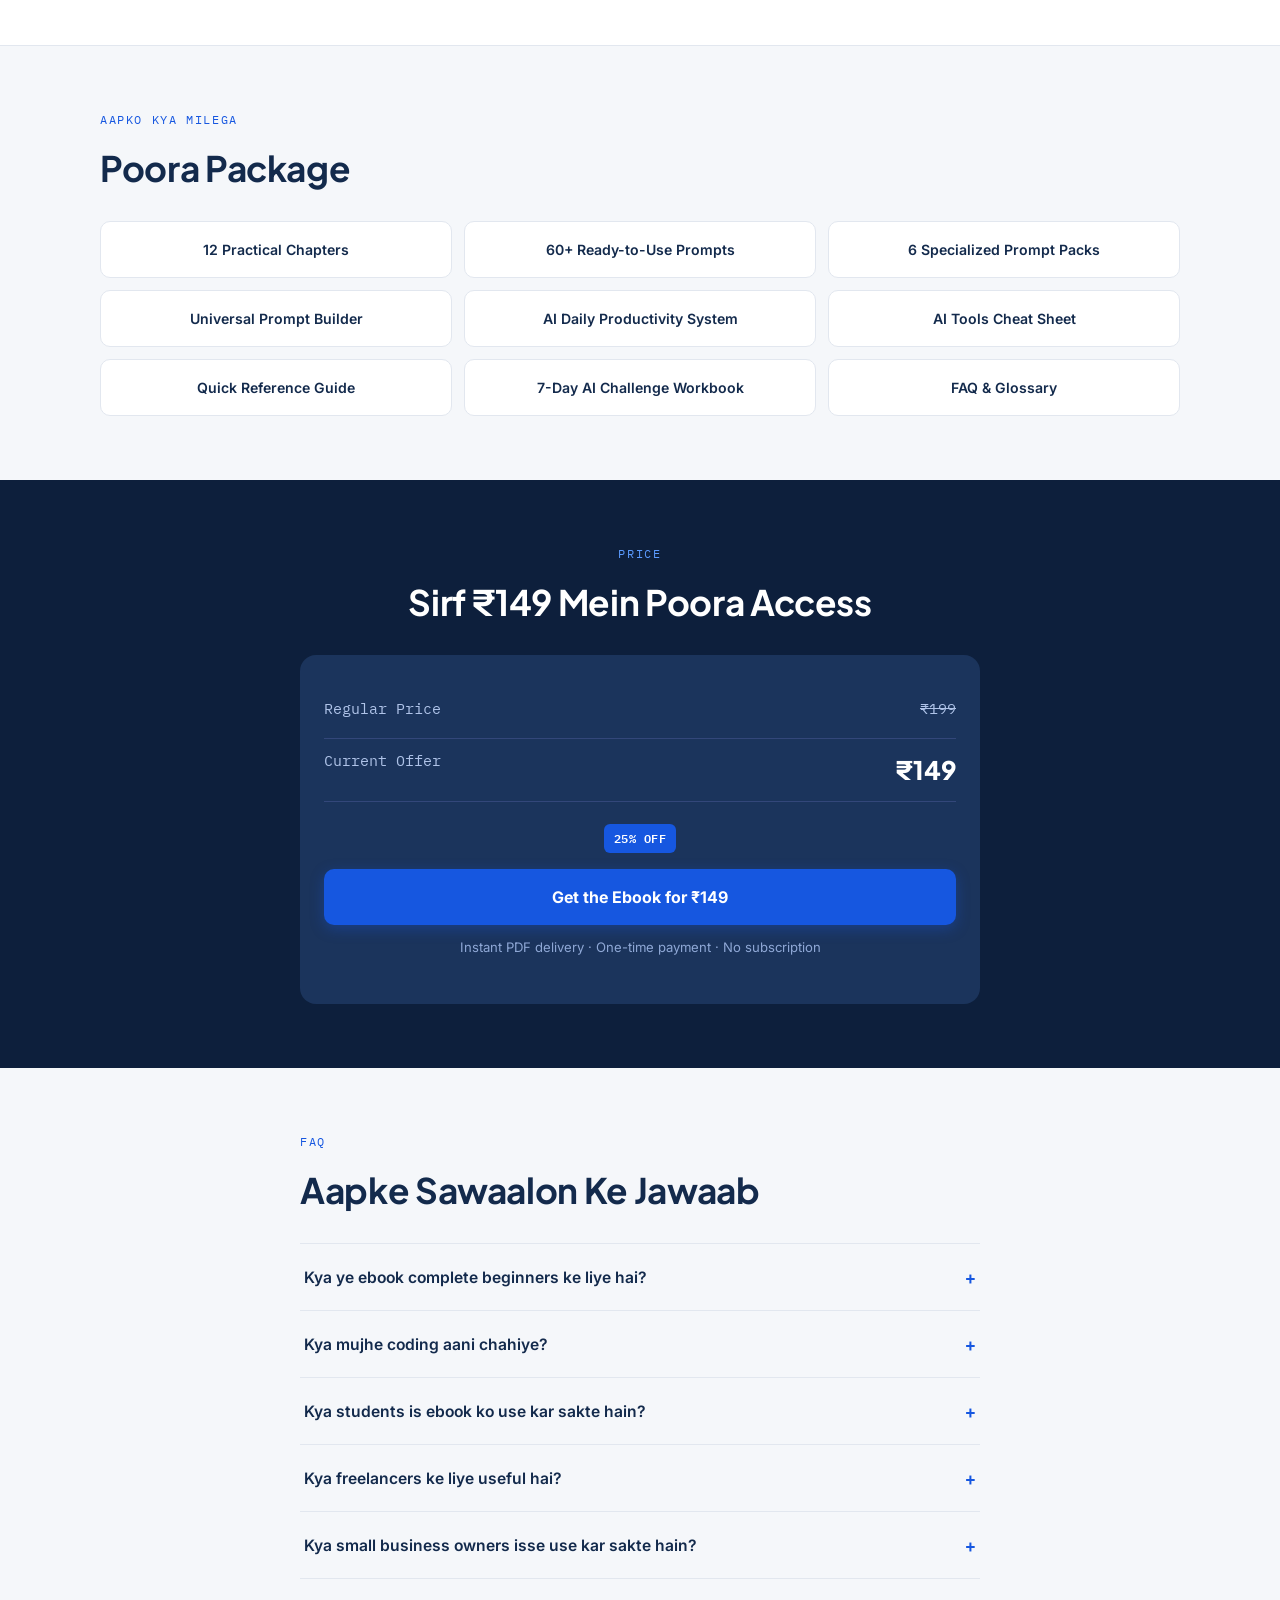
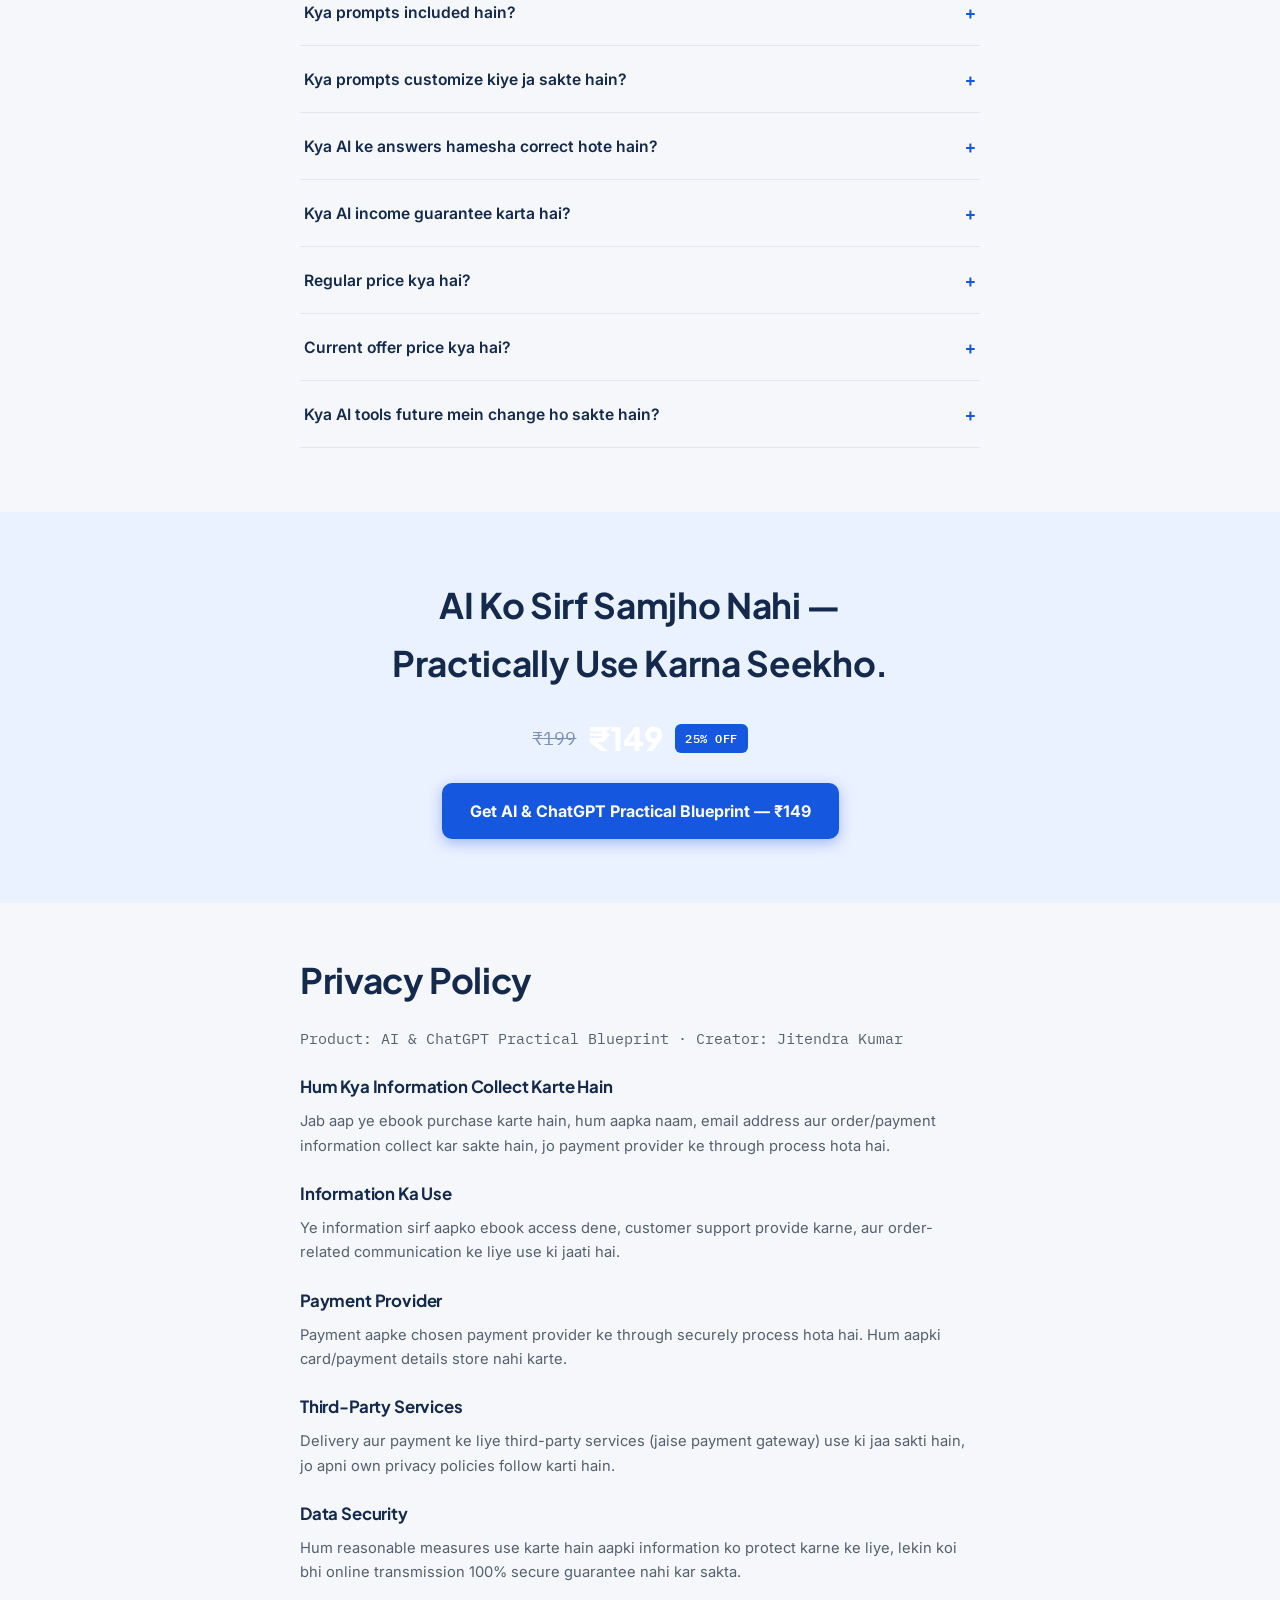
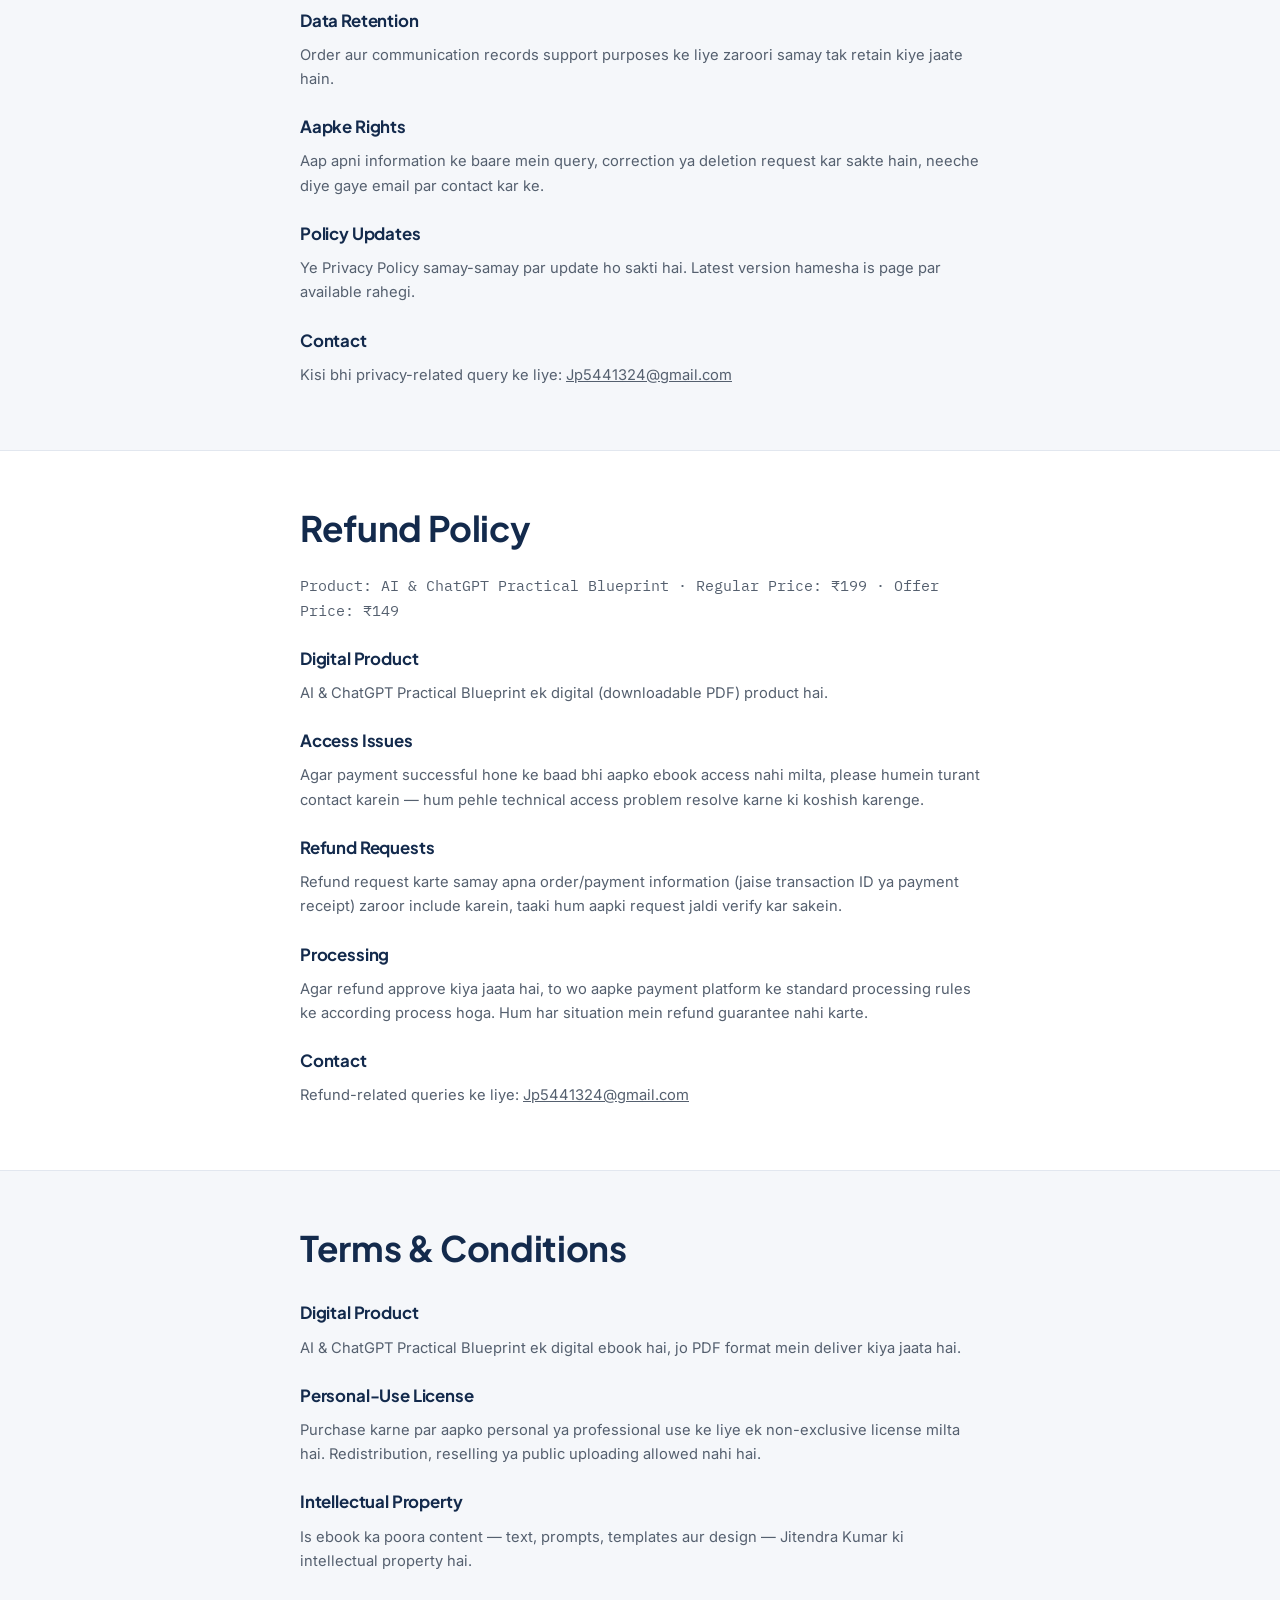
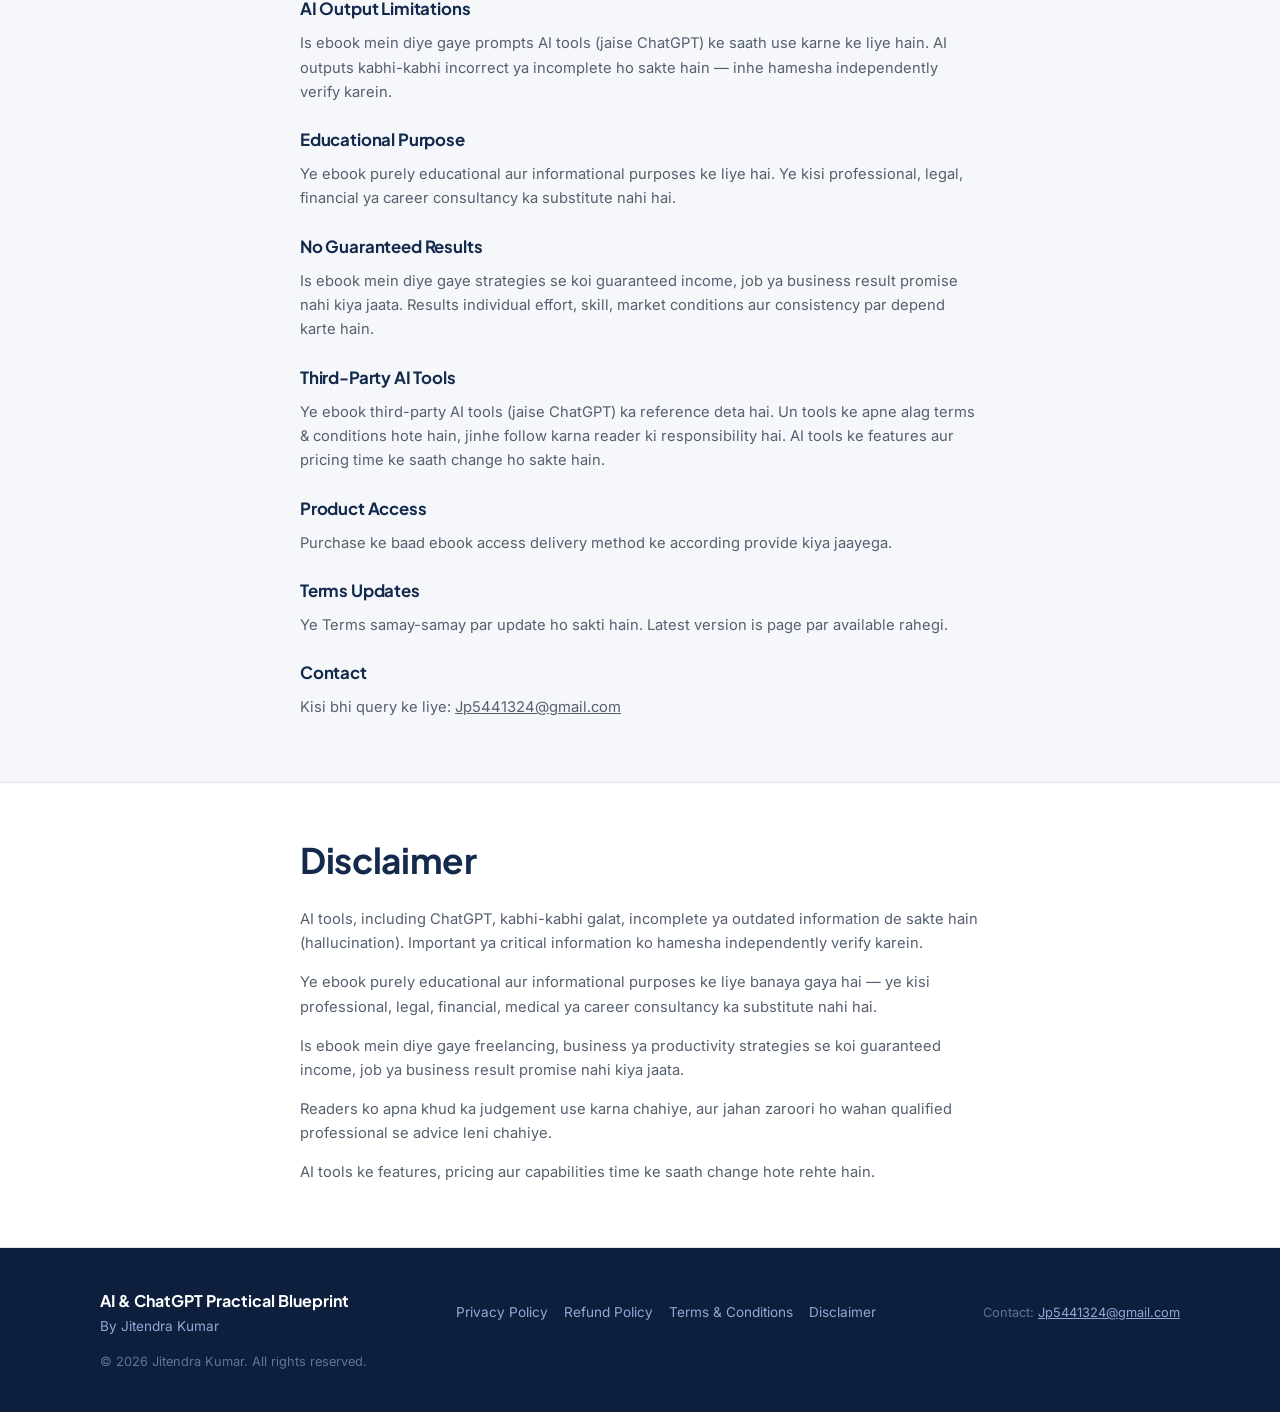
==== commit 27272007: "Update index.html" ====
--- a/index.html
+++ b/index.html
@@ -1,6 +1,44 @@
 <!DOCTYPE html>
 <html lang="hi-IN">
-<head> 
+<head>
+  <meta charset="UTF-8">
+  <meta name="viewport" content="width=device-width, initial-scale=1.0">
+
+  <title>AI &amp; ChatGPT Practical Blueprint — Beginners ke liye Hinglish Guide | ₹149</title>
+  <meta name="description" content="AI aur ChatGPT ko Study, Work, Content, Freelancing aur Daily Productivity mein practically use karna seekho. 60+ ready-to-use prompts, 7 bonuses aur 7-Day AI Challenge ke saath. Sirf ₹149.">
+
+  <meta property="og:type" content="website">
+  <meta property="og:title" content="AI &amp; ChatGPT Practical Blueprint — Jitendra Kumar">
+  <meta property="og:description" content="Beginners ke liye AI ko Work, Content, Freelancing &amp; Daily Productivity mein use karne ki Step-by-Step Hinglish Guide.">
+  <meta property="og:image" content="[INSERT OG IMAGE URL]">
+  <meta property="og:url" content="[INSERT PAGE URL]">
+  <meta name="twitter:card" content="summary_large_image">
+
+  <link rel="preconnect" href="https://fonts.googleapis.com">
+  <link rel="preconnect" href="https://fonts.gstatic.com" crossorigin>
+  <link href="https://fonts.googleapis.com/css2?family=Plus+Jakarta+Sans:wght@500;600;700;800&family=Inter:wght@400;500;600;700&family=IBM+Plex+Mono:wght@400;500;600&display=swap" rel="stylesheet">
+  <link rel="stylesheet" href="style.css">
+
+  <!-- Meta Pixel Code -->
+  <script>
+  !function(f,b,e,v,n,t,s)
+  {if(f.fbq)return;n=f.fbq=function(){n.callMethod?
+  n.callMethod.apply(n,arguments):n.queue.push(arguments)};
+  if(!f._fbq)f._fbq=n;n.push=n;n.loaded=!0;n.version='2.0';
+  n.queue=[];t=b.createElement(e);t.async=!0;
+  t.src=v;s=b.getElementsByTagName(e)[0];
+  s.parentNode.insertBefore(t,s)}(window, document,'script',
+  'https://connect.facebook.net/en_US/fbevents.js');
+  fbq('init', '1095618972995480');
+  fbq('track', 'PageView');
+  </script>
+  <noscript>
+    <img height="1" width="1" style="display:none"
+      src="https://www.facebook.com/tr?id=1095618972995480&ev=PageView&noscript=1"
+    />
+  </noscript>
+  <!-- End Meta Pixel Code -->
+</head>
 <body>
 
 <!-- ============ NAV ============ -->
--- a/style.css
+++ b/style.css
@@ -0,0 +1,364 @@
+/* ============ TOKENS — taken from the ebook's own cover & page design ============ */
+:root{
+  --navy-900: #0D1F3C;   /* cover / dark section background */
+  --navy-800: #132A4C;   /* headings on white pages */
+  --navy-700: #1B345C;
+  --blue: #1657E0;        /* primary accent — buttons, borders, links */
+  --blue-light: #5B9BFF;  /* bright accent text on dark background */
+  --blue-bg: #EAF1FF;     /* prompt / copy-paste box background */
+  --gray-bg: #EEF1F5;     /* callout box background */
+  --cream: #F5F7FA;       /* page background */
+  --paper: #FFFFFF;
+  --line: #E2E7EF;
+  --ink: #1B2430;
+  --ink-soft: #55606F;
+  --radius: 14px;
+  --max: 1120px;
+  --font-display: "Plus Jakarta Sans", "Inter", sans-serif;
+  --font-body: "Inter", -apple-system, sans-serif;
+  --font-mono: "IBM Plex Mono", monospace;
+}
+
+*{box-sizing:border-box;}
+html{scroll-behavior:smooth;}
+body{
+  margin:0;
+  background:var(--cream);
+  color:var(--ink);
+  font-family:var(--font-body);
+  line-height:1.65;
+  -webkit-font-smoothing:antialiased;
+}
+a{color:inherit;}
+h1,h2,h3{font-family:var(--font-display); margin:0 0 .5em; font-weight:700; letter-spacing:-0.01em; color:var(--navy-800);}
+h2{font-size:clamp(1.6rem,4vw,2.2rem);}
+h3{font-size:1.05rem; color:var(--navy-800);}
+p{margin:0 0 1em;}
+ul{margin:0; padding:0; list-style:none;}
+
+.wrap{max-width:var(--max); margin:0 auto; padding:0 20px;}
+.narrow{max-width:720px;}
+
+.section{padding:64px 0;}
+.section-tint{background:var(--paper); border-top:1px solid var(--line); border-bottom:1px solid var(--line);}
+.section-dark{background:var(--navy-900); color:#DCE6F7;}
+.light-heading{color:#FFFFFF;}
+.light-micro{color:#8FA8D6;}
+
+.eyebrow{
+  font-family:var(--font-mono);
+  font-size:.72rem;
+  letter-spacing:.14em;
+  text-transform:uppercase;
+  color:var(--blue);
+  margin:0 0 10px;
+}
+.eyebrow-light{color:var(--blue-light);}
+
+/* ============ HEADER ============ */
+.site-header{
+  position:sticky; top:0; z-index:50;
+  background:rgba(245,247,250,.92);
+  backdrop-filter:blur(6px);
+  border-bottom:1px solid var(--line);
+}
+.header-inner{display:flex; align-items:center; justify-content:space-between; padding:14px 20px;}
+.brand{font-family:var(--font-display); font-weight:700; font-size:1.05rem; color:var(--navy-800);}
+.brand em{font-style:normal; color:var(--blue);}
+.nav-cta{
+  background:var(--blue);
+  color:#fff;
+  padding:9px 16px;
+  border-radius:999px;
+  font-size:.82rem;
+  font-weight:600;
+  text-decoration:none;
+  white-space:nowrap;
+}
+
+/* ============ HERO ============ */
+.hero{background:var(--navy-900); padding:56px 0 64px; color:#DCE6F7;}
+.hero .eyebrow{color:var(--blue-light);}
+.hero-grid{display:grid; gap:36px;}
+.hero-pill{
+  display:inline-block;
+  font-family:var(--font-mono);
+  font-size:.68rem;
+  letter-spacing:.12em;
+  color:#AFC3E8;
+  border:1px solid #33477A;
+  padding:6px 14px;
+  border-radius:999px;
+  margin-bottom:18px;
+}
+.hero-sub{font-size:1.08rem; color:#C4D2EC; max-width:520px;}
+.hero-line{color:#94A7CC; max-width:520px;}
+h1{font-size:clamp(2.1rem,7vw,3.1rem); line-height:1.08; color:#fff;}
+.blue-text{color:var(--blue-light);}
+
+.hero-price{display:flex; align-items:center; gap:12px; margin:20px 0 18px; flex-wrap:wrap;}
+.hero-price-center{justify-content:center;}
+.price-old{font-family:var(--font-mono); text-decoration:line-through; color:#7C8FB8; font-size:1.1rem;}
+.price-new{font-family:var(--font-display); font-weight:800; font-size:2rem; color:#fff;}
+.price-badge{
+  background:var(--blue); color:#fff; font-family:var(--font-mono);
+  font-size:.72rem; font-weight:600; padding:5px 10px; border-radius:6px;
+  letter-spacing:.04em;
+}
+
+.btn-primary{
+  display:inline-block;
+  background:var(--blue);
+  color:#fff;
+  font-weight:700;
+  padding:15px 28px;
+  border-radius:10px;
+  text-decoration:none;
+  font-size:1rem;
+  box-shadow:0 4px 14px rgba(22,87,224,.35);
+  transition:transform .15s ease, box-shadow .15s ease, background .15s ease;
+}
+.btn-primary:hover{background:#134BC4; transform:translateY(-1px);}
+.btn-block{display:block; text-align:center; width:100%;}
+.hero-micro{font-size:.82rem; color:#8FA8D6; margin-top:12px;}
+
+/* signature prompt-card stack — mirrors the ebook's "Copy-Paste Prompt" boxes */
+.hero-card{display:flex; flex-direction:column; gap:14px;}
+.stack-card{
+  background:var(--blue-bg);
+  border-left:4px solid var(--blue);
+  border-radius:8px;
+  padding:16px 18px;
+  font-family:var(--font-mono);
+  font-size:.86rem;
+  color:var(--navy-800);
+}
+.stack-tag{
+  display:inline-block;
+  font-family:var(--font-mono);
+  font-size:.68rem;
+  text-transform:uppercase;
+  letter-spacing:.08em;
+  color:var(--blue);
+  margin-bottom:8px;
+  font-weight:600;
+}
+.card-2{background:var(--navy-700); color:#DCE6F7; border-left-color:var(--blue-light);}
+.card-2 .stack-tag{color:var(--blue-light);}
+
+/* ============ PROBLEM ============ */
+.problem-list li{
+  padding:14px 18px 14px 22px;
+  border-left:4px solid var(--blue);
+  background:var(--gray-bg);
+  border-radius:6px;
+  margin-bottom:12px;
+  color:var(--ink-soft);
+  list-style:none;
+}
+
+/* ============ SOLUTION ============ */
+.solution-copy{font-size:1.1rem; color:#DCE6F7;}
+.solution-note{color:#8FA8D6; font-size:.95rem;}
+.formula-strip{
+  display:flex; flex-wrap:wrap; gap:8px; align-items:center;
+  font-family:var(--font-mono); font-size:.85rem;
+  margin:22px 0; padding:16px; background:var(--navy-700); border-radius:10px;
+}
+.formula-strip span{color:#fff;}
+.formula-strip .arrow{color:var(--blue-light);}
+
+/* ============ CHAPTERS — mirrors the ebook's chapter title pages ============ */
+.chapter-grid{display:grid; grid-template-columns:1fr; gap:16px; margin-top:28px;}
+.chapter-card{
+  background:var(--navy-900);
+  border-radius:var(--radius);
+  padding:26px 22px;
+  position:relative;
+  overflow:hidden;
+}
+.chapter-bignum{
+  position:absolute; top:8px; right:16px;
+  font-family:var(--font-display);
+  font-weight:800;
+  font-size:3.6rem;
+  color:rgba(255,255,255,.06);
+  line-height:1;
+}
+.chapter-label{
+  font-family:var(--font-mono);
+  color:var(--blue-light);
+  font-size:.72rem;
+  letter-spacing:.12em;
+  text-transform:uppercase;
+}
+.chapter-card h3{margin-top:8px; font-size:1.05rem; color:#fff; position:relative;}
+.chapter-rule{display:block; width:38px; height:3px; background:var(--blue); border-radius:2px; margin:12px 0 14px;}
+.chapter-card p{color:#9CB0D6; font-size:.9rem; margin:0; position:relative;}
+
+/* ============ INSIDE ============ */
+.section-lead{color:var(--ink-soft); max-width:560px;}
+.inside-grid{display:grid; grid-template-columns:1fr; gap:14px; margin-top:24px;}
+.inside-card{
+  background:var(--gray-bg);
+  border-left:3px solid var(--blue);
+  padding:16px 18px;
+  border-radius:6px;
+}
+.inside-card p{color:var(--ink-soft); font-size:.92rem; margin:4px 0 0;}
+
+/* ============ PROMPT LIBRARY ============ */
+.prompt-cards{display:grid; grid-template-columns:1fr; gap:14px; margin-top:24px;}
+.prompt-card{
+  background:var(--blue-bg);
+  border-left:4px solid var(--blue);
+  border-radius:8px;
+  padding:18px;
+}
+.prompt-card p{color:var(--navy-700); font-size:.9rem; margin:0;}
+.section-note{margin-top:22px; color:var(--ink-soft); font-size:.9rem;}
+
+/* ============ BONUSES ============ */
+.bonus-grid{display:grid; grid-template-columns:1fr; gap:16px; margin-top:28px;}
+.bonus-card{
+  background:var(--paper);
+  border:1px solid var(--line);
+  border-radius:var(--radius);
+  padding:22px;
+}
+.bonus-num{
+  font-family:var(--font-mono); font-size:.72rem; letter-spacing:.1em;
+  text-transform:uppercase; color:#fff; background:var(--blue);
+  padding:4px 10px; border-radius:6px; display:inline-block;
+}
+.bonus-card h3{margin-top:12px;}
+.bonus-card p{color:var(--ink-soft); font-size:.92rem; margin:0;}
+
+/* ============ AUDIENCE ============ */
+.audience-grid{display:grid; grid-template-columns:1fr; gap:36px;}
+.check-list li{
+  padding:10px 0 10px 26px; position:relative; color:var(--ink-soft); border-bottom:1px solid var(--line);
+}
+.check-list li::before{content:"✓"; position:absolute; left:0; color:var(--blue); font-weight:700;}
+.check-list-not li::before{content:"✕"; color:#8a6a4d;}
+
+/* ============ WORKFLOW ============ */
+.workflow{
+  display:flex; flex-wrap:wrap; gap:10px; margin:26px 0;
+}
+.workflow-step{
+  font-family:var(--font-mono); font-size:.85rem;
+  background:var(--navy-700);
+  border-radius:999px;
+  padding:9px 16px;
+  color:#DCE6F7;
+  display:flex; align-items:center; gap:8px;
+}
+.workflow-step span{
+  background:var(--blue); color:#fff; font-weight:700;
+  width:20px; height:20px; border-radius:50%;
+  display:inline-flex; align-items:center; justify-content:center;
+  font-size:.72rem;
+}
+
+/* ============ USE CASES ============ */
+.usecase-grid{display:grid; grid-template-columns:1fr 1fr; gap:12px; margin-top:24px;}
+.usecase-item{
+  background:var(--paper); border:1px solid var(--line); border-radius:10px;
+  padding:16px; text-align:center; font-weight:600; font-size:.92rem; color:var(--navy-800);
+}
+
+/* ============ PREVIEW ============ */
+.preview-grid{display:grid; grid-template-columns:1fr; gap:14px; margin-top:24px;}
+.preview-frame{
+  aspect-ratio:3/4;
+  background:var(--navy-900);
+  border-radius:12px;
+  display:flex; align-items:center; justify-content:center;
+  text-align:center; padding:16px;
+  font-family:var(--font-mono); font-size:.78rem; color:#8FA8D6;
+}
+
+/* ============ VALUE ============ */
+.value-grid{display:grid; grid-template-columns:1fr 1fr; gap:12px; margin-top:24px;}
+.value-card{
+  background:var(--paper); border:1px solid var(--line); border-radius:10px;
+  padding:16px; font-weight:600; font-size:.88rem; text-align:center; color:var(--navy-800);
+}
+
+/* ============ PRICE ============ */
+.price-wrap{text-align:center;}
+.price-card{
+  background:var(--navy-700);
+  border-radius:16px;
+  padding:32px 24px;
+  margin-top:24px;
+}
+.price-row{display:flex; justify-content:space-between; padding:10px 0; color:#AFC3E8; font-family:var(--font-mono); font-size:.92rem;}
+.price-row .strike{text-decoration:line-through;}
+.price-row-main{border-top:1px solid #33477A; border-bottom:1px solid #33477A; margin:6px 0;}
+.price-final{font-family:var(--font-display); font-size:1.6rem; color:#fff; font-weight:800;}
+.price-badge-standalone{margin:16px auto; display:inline-block;}
+
+/* ============ FAQ ============ */
+.accordion{margin-top:24px; border-top:1px solid var(--line);}
+.accordion-item{border-bottom:1px solid var(--line);}
+.accordion-trigger{
+  width:100%; text-align:left; background:none; border:none;
+  font-family:var(--font-body); font-weight:600; font-size:.98rem;
+  color:var(--navy-800); padding:18px 4px; cursor:pointer;
+  display:flex; justify-content:space-between; align-items:center; gap:12px;
+}
+.accordion-icon{font-family:var(--font-mono); color:var(--blue); font-size:1.1rem; transition:transform .2s ease;}
+.accordion-item.open .accordion-icon{transform:rotate(45deg);}
+.accordion-panel{
+  max-height:0; overflow:hidden; transition:max-height .25s ease;
+}
+.accordion-panel p{color:var(--ink-soft); padding:0 4px 18px; margin:0; font-size:.92rem;}
+
+/* ============ FINAL CTA ============ */
+.final-cta{background:var(--blue-bg); text-align:center;}
+.final-cta h2{color:var(--navy-800);}
+
+/* ============ POLICY ============ */
+.policy-section{padding:48px 0;}
+.policy-section-alt{background:var(--paper); border-top:1px solid var(--line); border-bottom:1px solid var(--line);}
+.policy-meta{font-family:var(--font-mono); font-size:.8rem; color:var(--ink-soft);}
+.policy-section h3{margin-top:22px;}
+.policy-section p{color:var(--ink-soft); font-size:.92rem;}
+
+/* ============ FOOTER ============ */
+.site-footer{background:var(--navy-900); color:#8FA8D6; padding:40px 0;}
+.footer-inner{display:flex; flex-direction:column; gap:14px; align-items:flex-start;}
+.footer-title{font-family:var(--font-display); color:#fff; font-weight:700; margin:0;}
+.footer-sub{margin:0; font-size:.85rem;}
+.footer-nav{display:flex; flex-wrap:wrap; gap:16px; font-size:.85rem;}
+.footer-nav a{text-decoration:none; color:#8FA8D6;}
+.footer-nav a:hover{color:var(--blue-light);}
+.footer-contact, .footer-copy{margin:0; font-size:.8rem; color:#5E749E;}
+.footer-contact a{color:#8FA8D6;}
+
+/* ============ RESPONSIVE ============ */
+@media (min-width:760px){
+  .hero-grid{grid-template-columns:1.1fr .9fr; align-items:center;}
+  .chapter-grid{grid-template-columns:1fr 1fr;}
+  .inside-grid{grid-template-columns:1fr 1fr 1fr;}
+  .prompt-cards{grid-template-columns:1fr 1fr 1fr;}
+  .bonus-grid{grid-template-columns:1fr 1fr;}
+  .audience-grid{grid-template-columns:1fr 1fr;}
+  .usecase-grid{grid-template-columns:repeat(3,1fr);}
+  .preview-grid{grid-template-columns:repeat(3,1fr);}
+  .value-grid{grid-template-columns:repeat(3,1fr);}
+  .footer-inner{flex-direction:row; justify-content:space-between; align-items:center; flex-wrap:wrap;}
+}
+
+@media (prefers-reduced-motion:reduce){
+  html{scroll-behavior:auto;}
+  .btn-primary, .accordion-icon, .accordion-panel{transition:none;}
+}
+
+/* keyboard focus visibility */
+a:focus-visible, button:focus-visible{
+  outline:2px solid var(--blue);
+  outline-offset:2px;
+}
